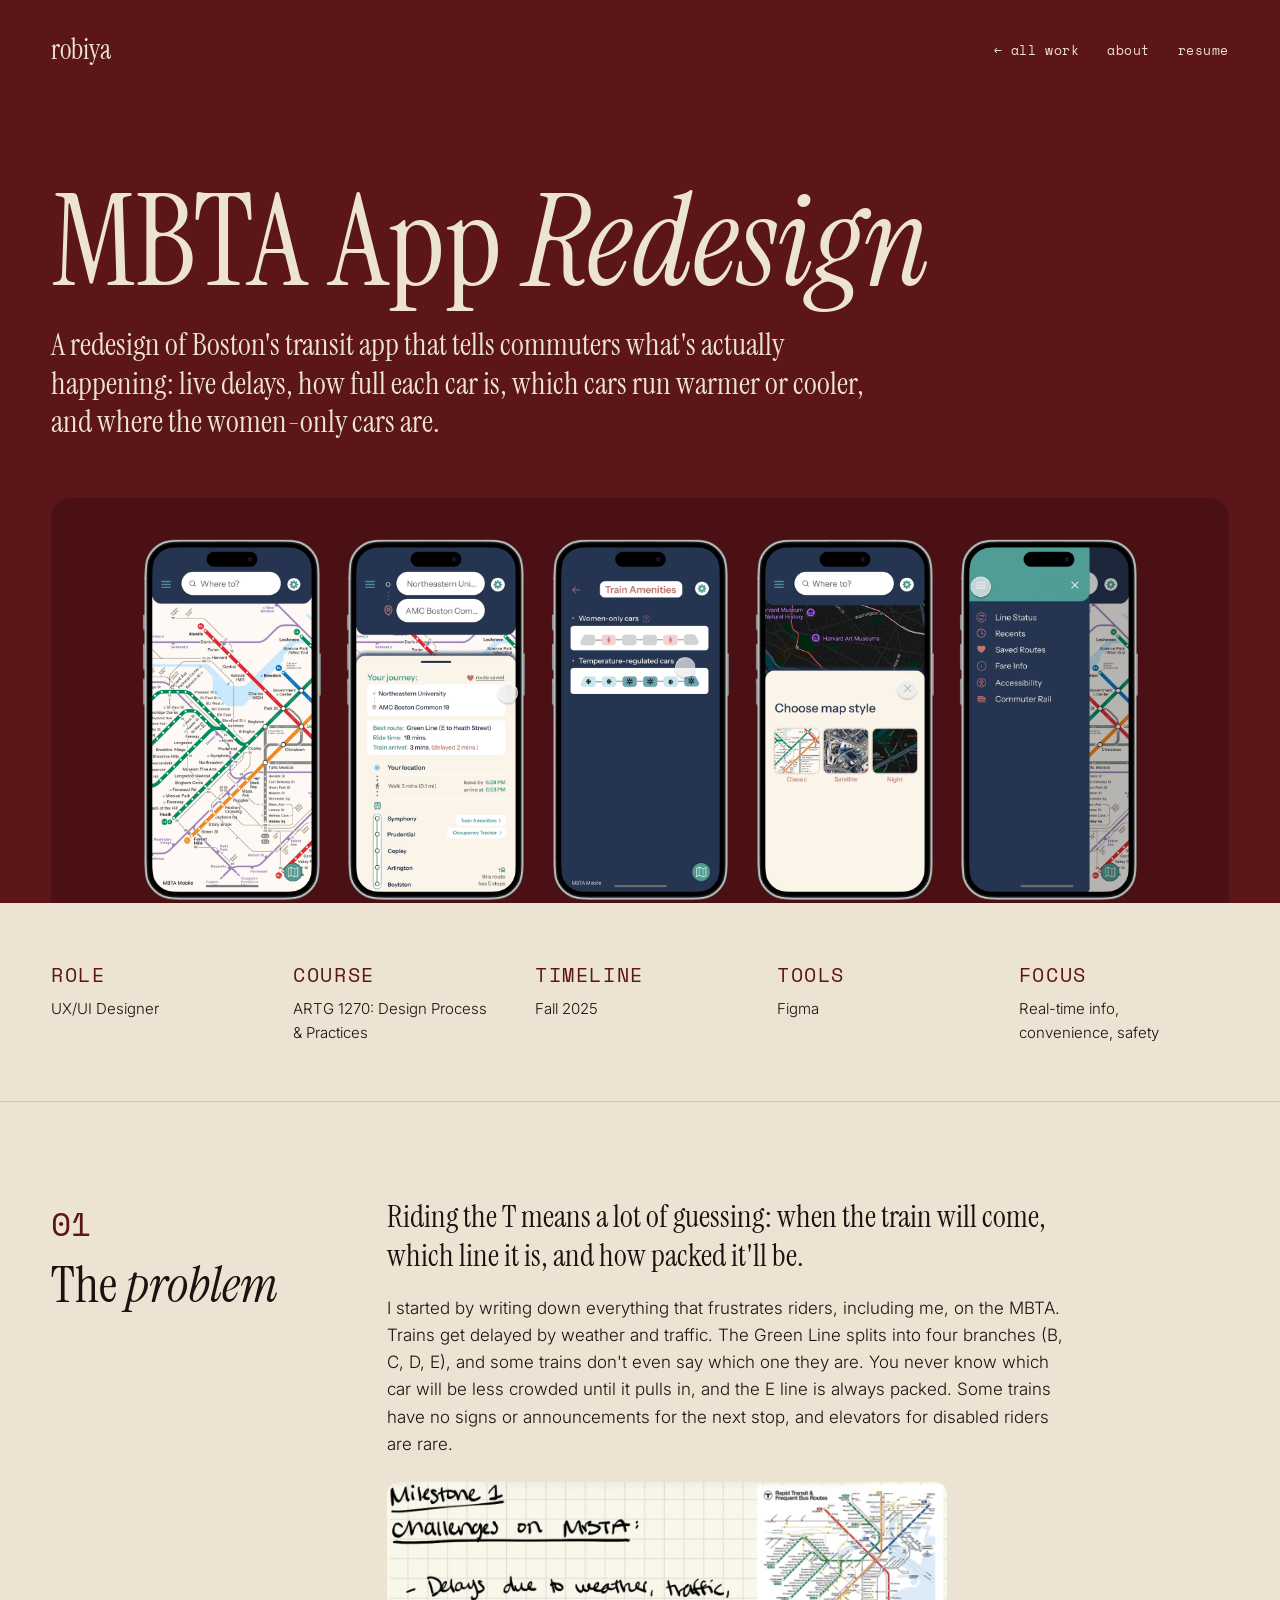
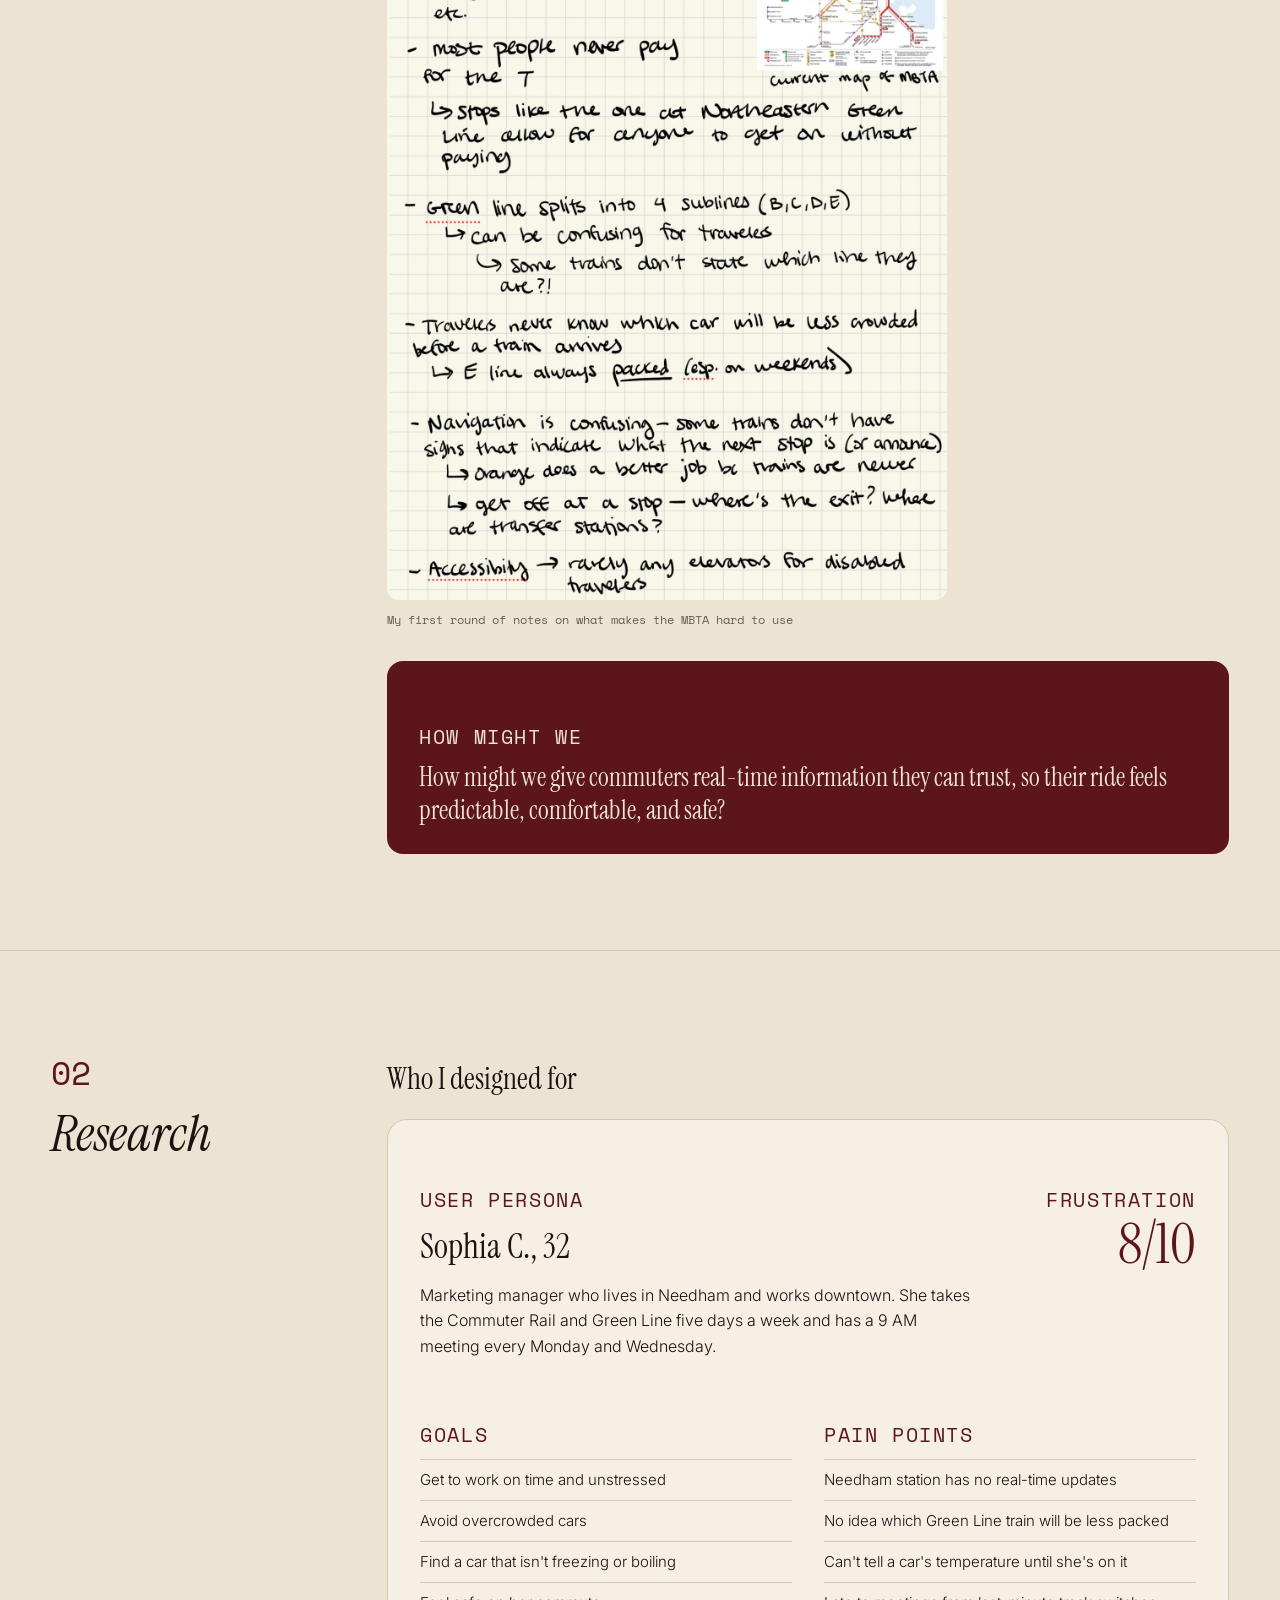
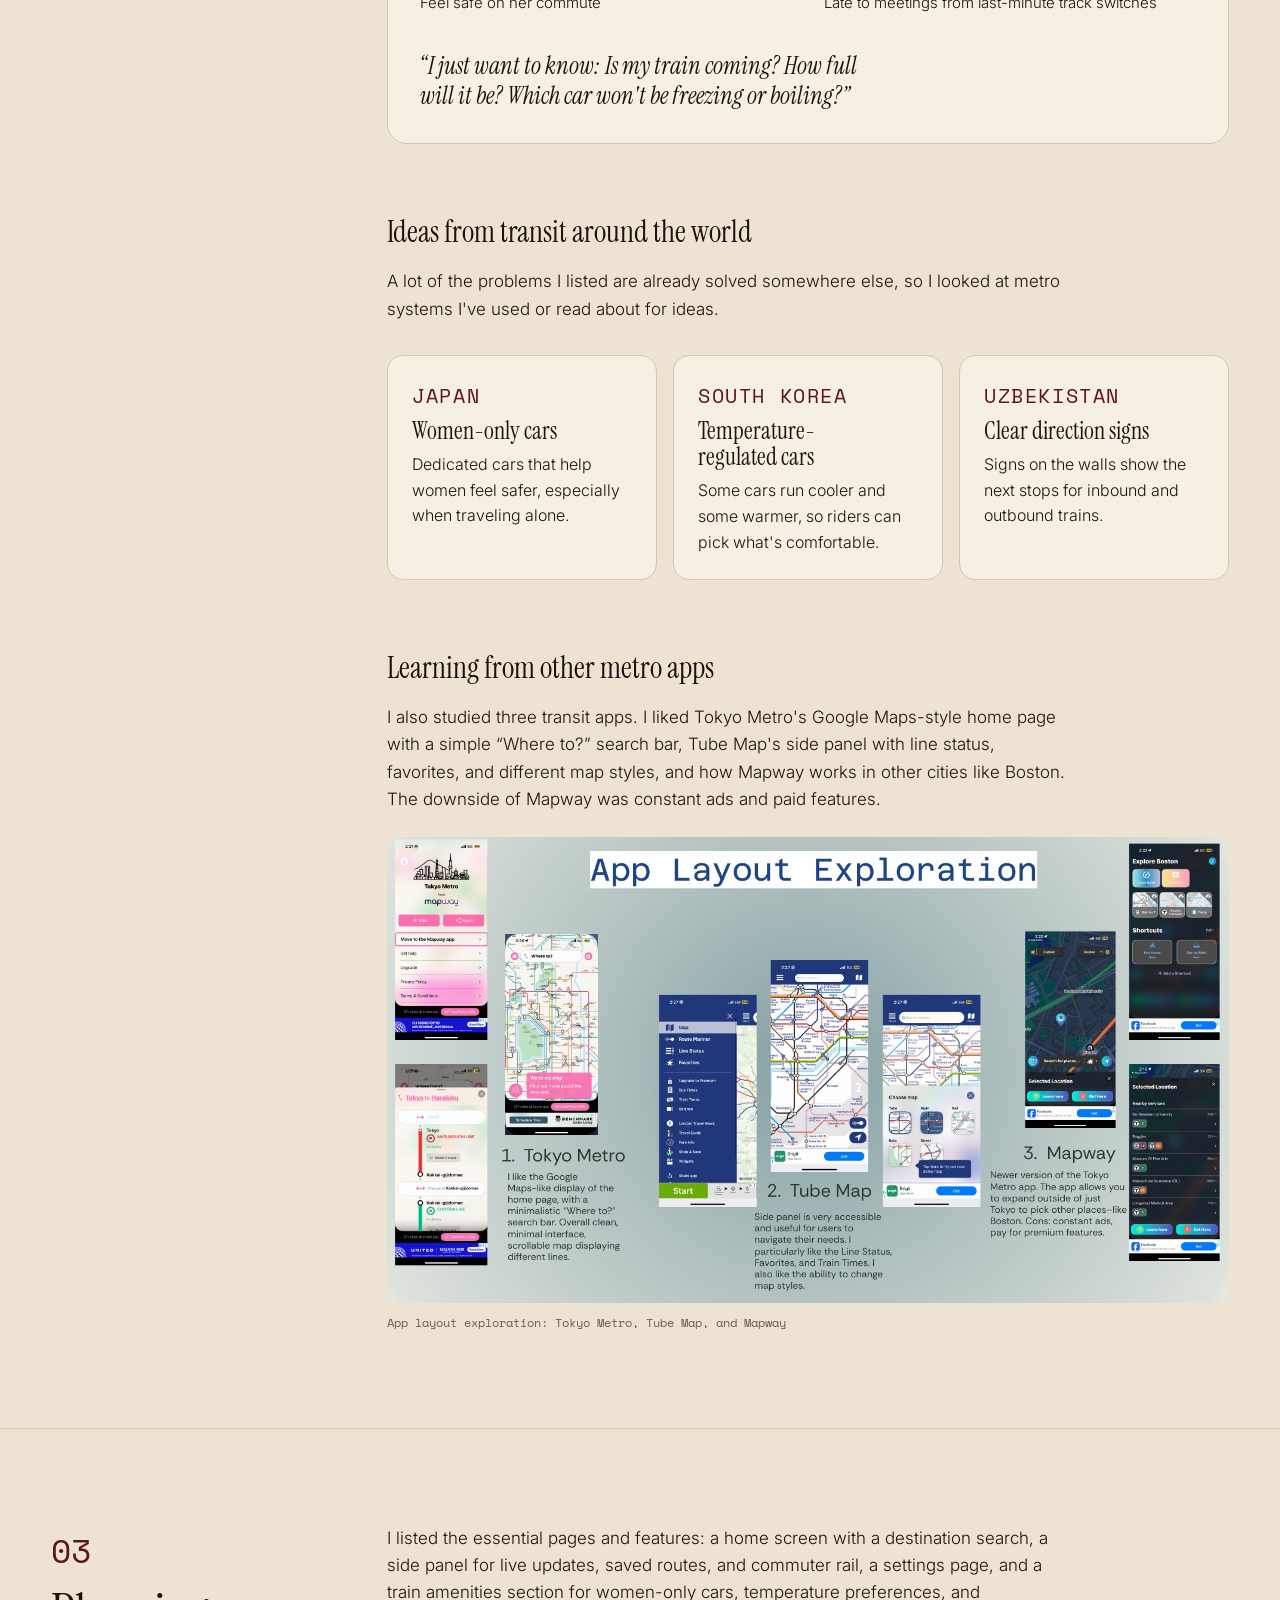
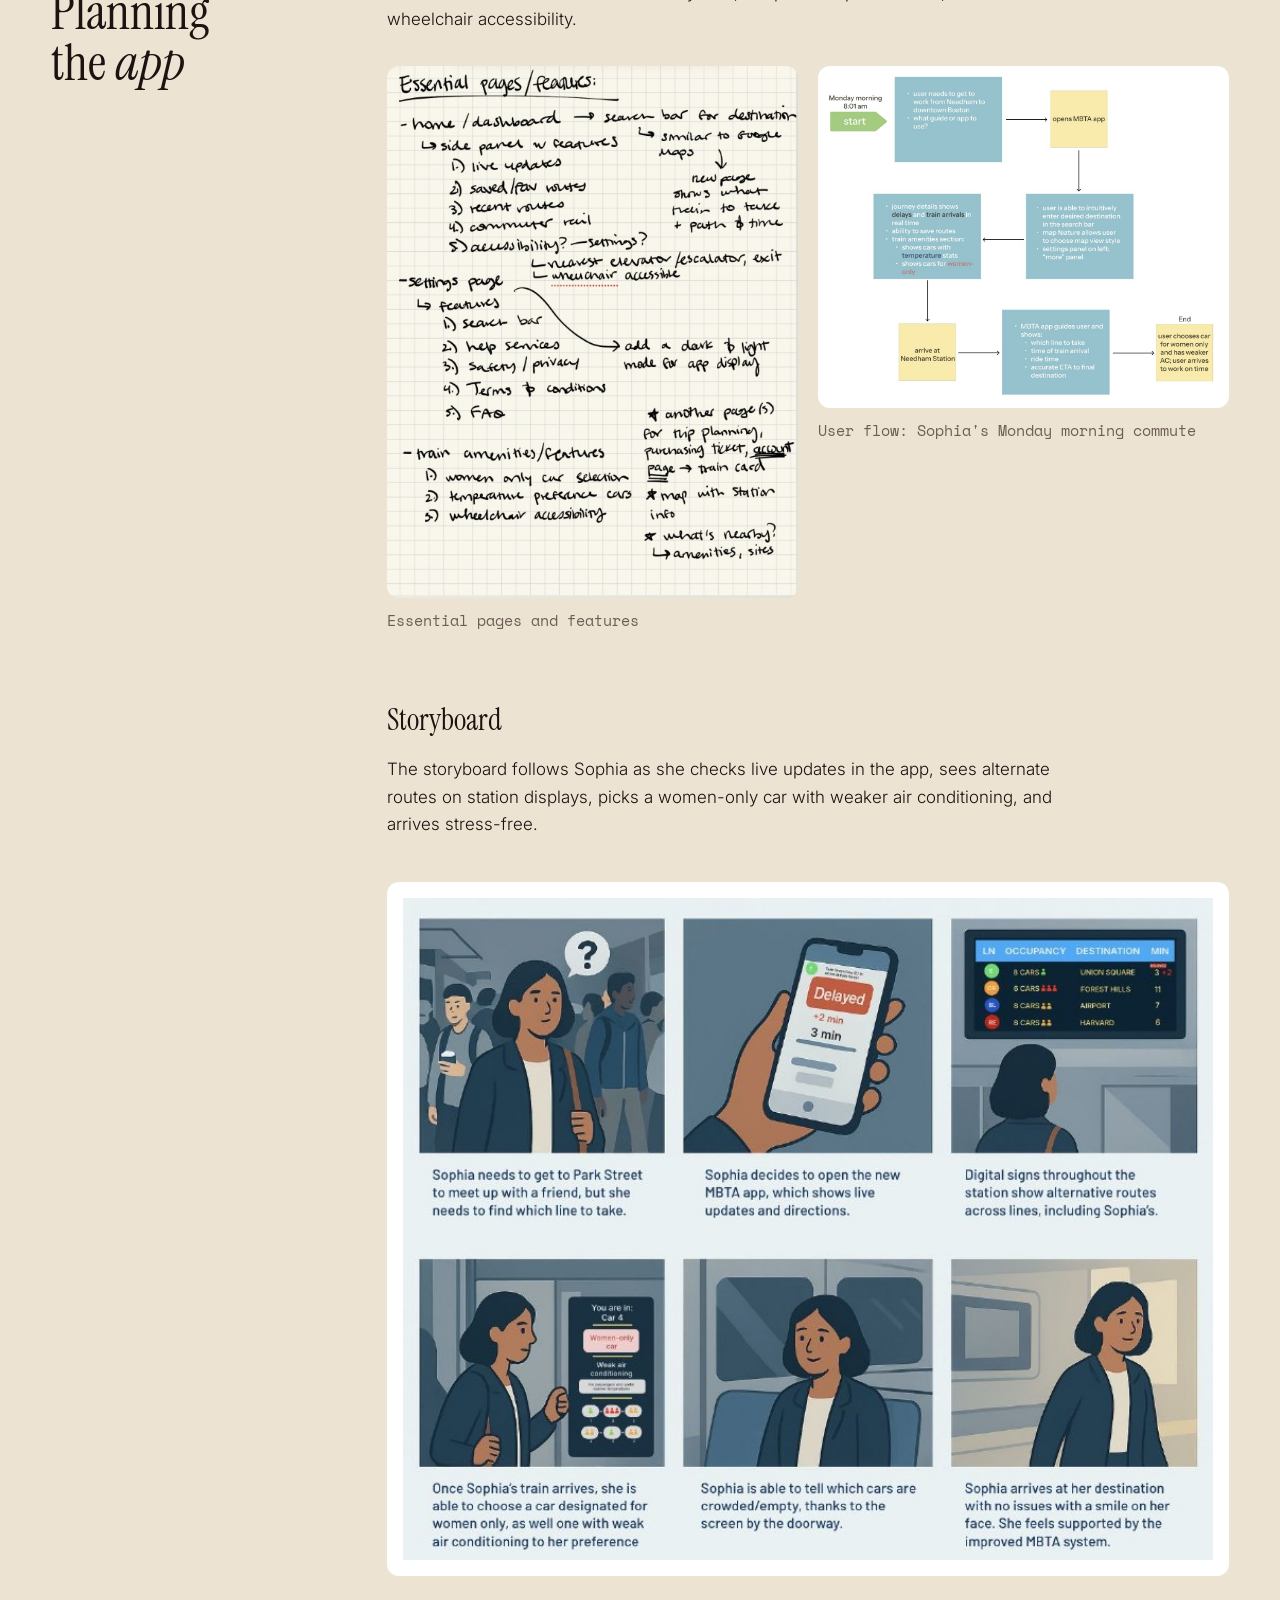
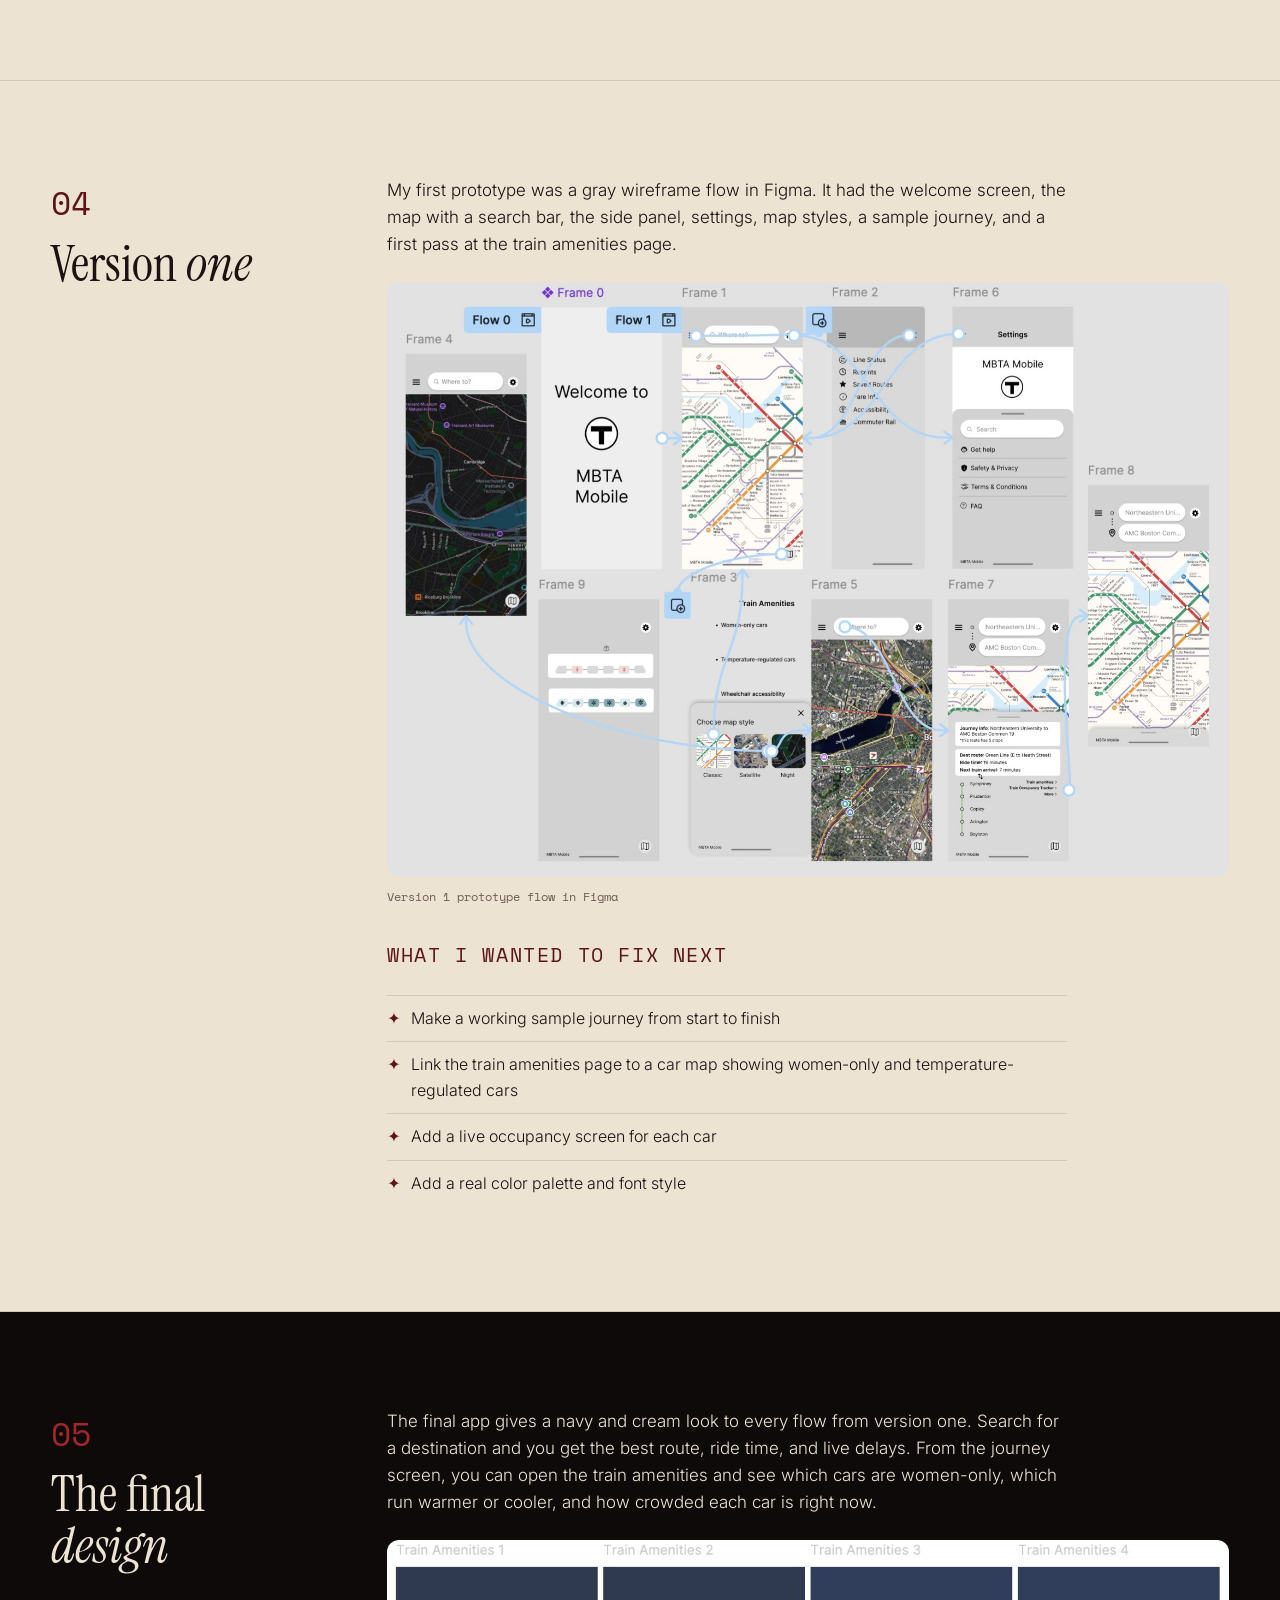
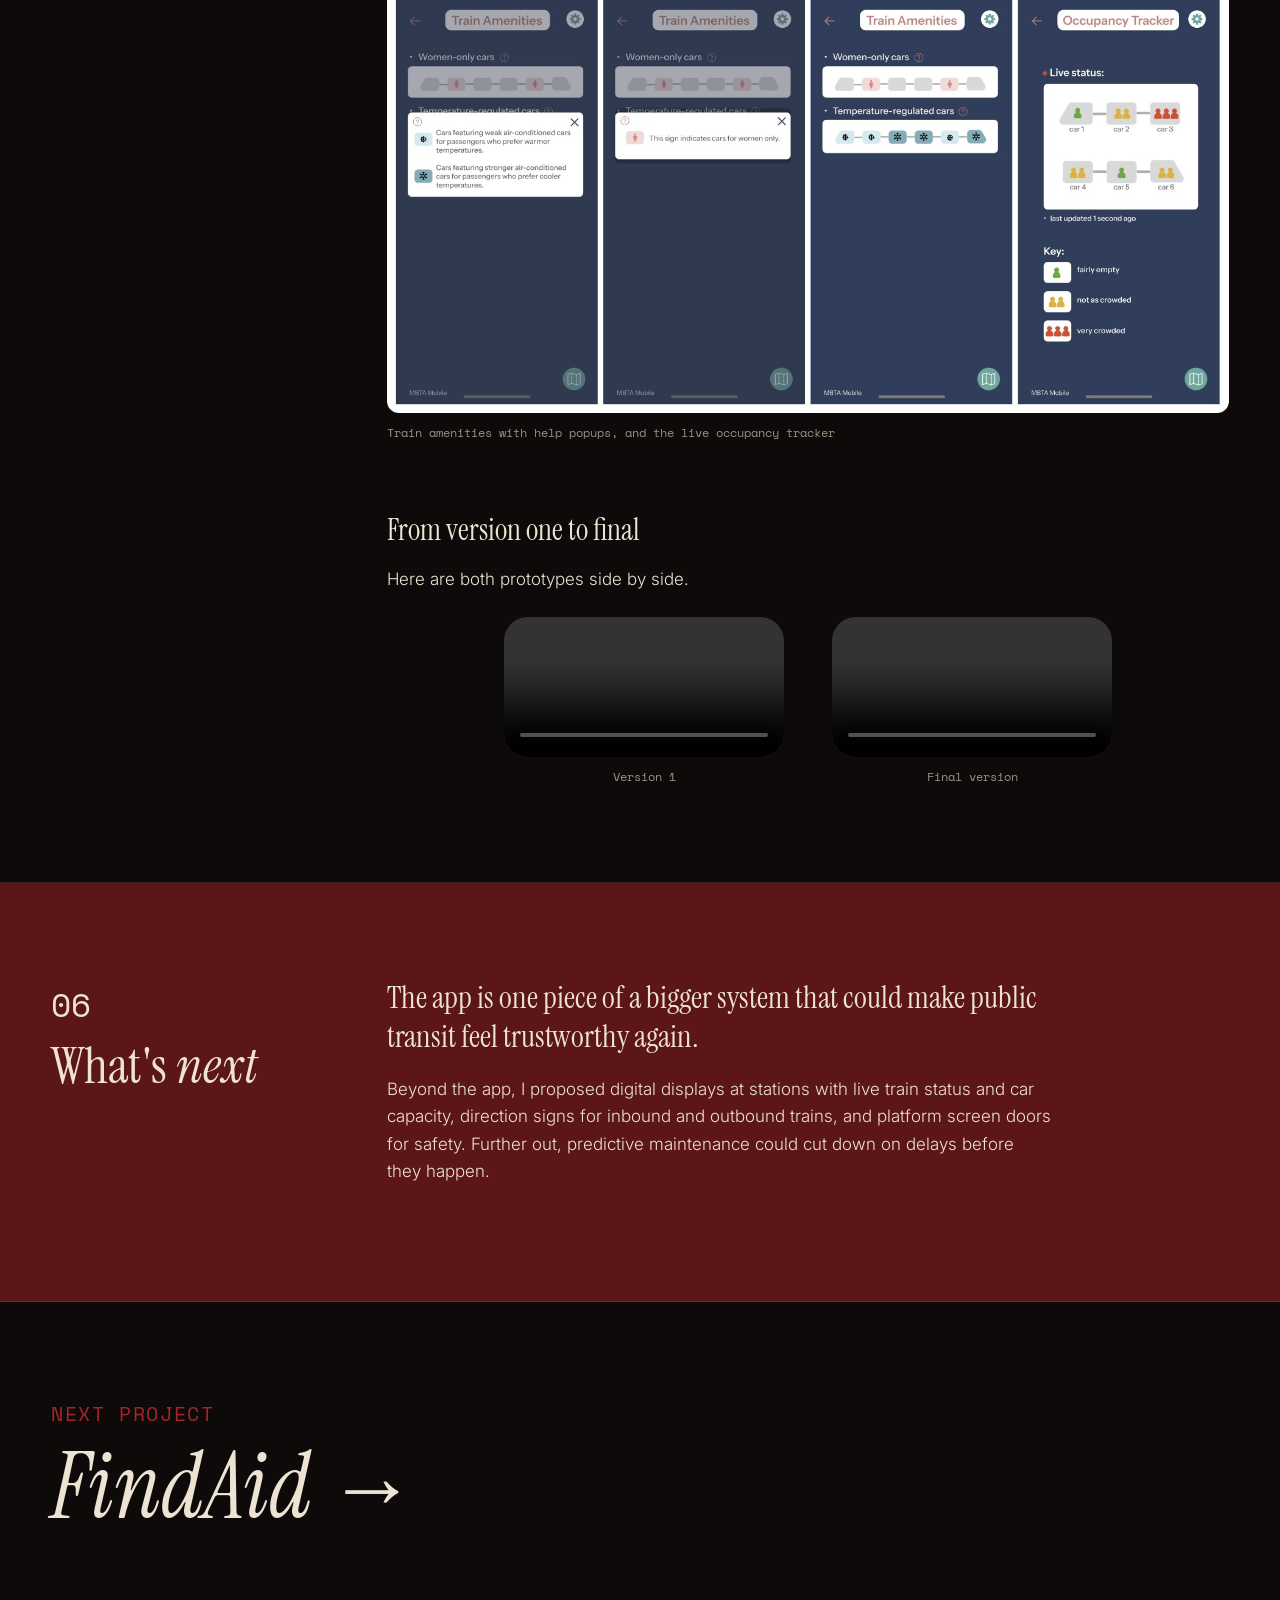
==== projects/mbta-redesign.html @ 9ec7c684 "project detail updates!" ====
<!DOCTYPE html>
<html lang="en">
<head>
  <meta charset="UTF-8" />
  <meta name="viewport" content="width=device-width, initial-scale=1.0" />
  <title>MBTA App Redesign · Robiya Sahibnazarova</title>
  <meta name="description" content="A redesign of Boston's MBTA app with live journey info, car occupancy, temperature-regulated cars, and women-only car options." />

  <link rel="preconnect" href="https://fonts.googleapis.com" />
  <link rel="preconnect" href="https://fonts.gstatic.com" crossorigin />
  <link href="https://fonts.googleapis.com/css2?family=Instrument+Serif:ital@0;1&family=Inter:wght@300;400;500&family=Space+Mono&display=swap" rel="stylesheet" />

  <link rel="stylesheet" href="../style.css" />
  <link rel="stylesheet" href="../case-study.css" />
</head>
<body>

  <!-- ============ TOP ============ -->
  <header class="cs-hero theme-wine">
    <nav class="nav">
      <a href="../index.html" class="logo">robiya</a>
      <ul class="nav-links">
        <li><a href="../index.html#work">← all work</a></li>
        <li><a href="../index.html#about">about</a></li>
        <li><a href="../assets/resume.pdf" target="_blank">resume</a></li>
      </ul>
    </nav>

    <div class="cs-hero-content">
      <h1 class="cs-title">MBTA App <em>Redesign</em></h1>
      <p class="cs-subtitle">
        A redesign of Boston's transit app that tells commuters what's actually happening:
        live delays, how full each car is, which cars run warmer or cooler, and where the women-only cars are.
      </p>
    </div>

    <div class="cs-cover cs-cover-phones">
      <img src="../assets/mbta/screen-home.png" alt="Home screen with a Where to? search bar over the MBTA map" />
      <img src="../assets/mbta/screen-journey.png" alt="Journey screen with best route, ride time, and live delay" />
      <img src="../assets/mbta/screen-amenities.png" alt="Train amenities screen showing women-only and temperature-regulated cars" />
      <img src="../assets/mbta/screen-mapstyle.png" alt="Choose map style panel with classic, satellite, and night options" />
      <img src="../assets/mbta/screen-menu.png" alt="Side menu with line status, recents, saved routes, fare info, accessibility, and commuter rail" />
    </div>
  </header>

  <main class="theme-cream">

    <!-- ============ QUICK FACTS ============ -->
    <section class="cs-facts">
      <div><span class="cs-label">Role</span><p>UX/UI Designer</p></div>
      <div><span class="cs-label">Course</span><p>ARTG 1270: Design Process & Practices</p></div>
      <div><span class="cs-label">Timeline</span><p>Fall 2025</p></div>
      <div><span class="cs-label">Tools</span><p>Figma</p></div>
      <div><span class="cs-label">Focus</span><p>Real-time info, convenience, safety</p></div>
    </section>

    <!-- ============ 01 PROBLEM ============ -->
    <section class="cs-section">
      <div class="cs-side">
        <span class="cs-num">01</span>
        <h2>The <em>problem</em></h2>
      </div>
      <div class="cs-body">
        <p class="cs-lead">
          Riding the T means a lot of guessing: when the train will come, which line it is, and how packed it'll be.
        </p>
        <p>
          I started by writing down everything that frustrates riders, including me, on the MBTA.
          Trains get delayed by weather and traffic. The Green Line splits into four branches (B, C, D, E),
          and some trains don't even say which one they are. You never know which car will be less crowded
          until it pulls in, and the E line is always packed. Some trains have no signs or announcements for
          the next stop, and elevators for disabled riders are rare.
        </p>
        <figure class="cs-figure-wide cs-notes">
          <img src="../assets/mbta/observation-notes.jpg" alt="Handwritten notes listing challenges on the MBTA, next to the current MBTA map" />
          <figcaption>My first round of notes on what makes the MBTA hard to use</figcaption>
        </figure>
        <div class="cs-callout">
          <span class="cs-label">How might we</span>
          <p>How might we give commuters real-time information they can trust, so their ride feels predictable, comfortable, and safe?</p>
        </div>
      </div>
    </section>

    <!-- ============ 02 RESEARCH ============ -->
    <section class="cs-section">
      <div class="cs-side">
        <span class="cs-num">02</span>
        <h2><em>Research</em></h2>
      </div>
      <div class="cs-body">

        <h3 class="cs-h3">Who I designed for</h3>
        <div class="cs-persona">
          <div class="cs-persona-top">
            <div>
              <span class="cs-label">User persona</span>
              <h4>Sophia C., 32</h4>
              <p>Marketing manager who lives in Needham and works downtown. She takes the Commuter Rail and Green Line five days a week and has a 9 AM meeting every Monday and Wednesday.</p>
            </div>
            <div class="cs-persona-meter">
              <span class="cs-label">Frustration</span>
              <span class="cs-persona-score">8/10</span>
            </div>
          </div>
          <div class="cs-persona-cols">
            <div>
              <span class="cs-label">Goals</span>
              <ul>
                <li>Get to work on time and unstressed</li>
                <li>Avoid overcrowded cars</li>
                <li>Find a car that isn't freezing or boiling</li>
                <li>Feel safe on her commute</li>
              </ul>
            </div>
            <div>
              <span class="cs-label">Pain points</span>
              <ul>
                <li>Needham station has no real-time updates</li>
                <li>No idea which Green Line train will be less packed</li>
                <li>Can't tell a car's temperature until she's on it</li>
                <li>Late to meetings from last-minute track switches</li>
              </ul>
            </div>
          </div>
          <blockquote class="cs-persona-quote">“I just want to know: Is my train coming? How full will it be? Which car won't be freezing or boiling?”</blockquote>
        </div>

        <h3 class="cs-h3">Ideas from transit around the world</h3>
        <p>
          A lot of the problems I listed are already solved somewhere else, so I looked at metro systems
          I've used or read about for ideas.
        </p>
        <div class="cs-cards">
          <div class="cs-card">
            <span class="cs-label">Japan</span>
            <h4>Women-only cars</h4>
            <p>Dedicated cars that help women feel safer, especially when traveling alone.</p>
          </div>
          <div class="cs-card">
            <span class="cs-label">South Korea</span>
            <h4>Temperature-regulated cars</h4>
            <p>Some cars run cooler and some warmer, so riders can pick what's comfortable.</p>
          </div>
          <div class="cs-card">
            <span class="cs-label">Uzbekistan</span>
            <h4>Clear direction signs</h4>
            <p>Signs on the walls show the next stops for inbound and outbound trains.</p>
          </div>
        </div>

        <h3 class="cs-h3">Learning from other metro apps</h3>
        <p>
          I also studied three transit apps. I liked Tokyo Metro's Google Maps-style home page with a simple
          “Where to?” search bar, Tube Map's side panel with line status, favorites, and different map styles,
          and how Mapway works in other cities like Boston. The downside of Mapway was constant ads and paid features.
        </p>
        <figure class="cs-figure-wide">
          <img src="../assets/mbta/app-research.jpg" alt="Screenshots of the Tokyo Metro, Tube Map, and Mapway apps with notes" />
          <figcaption>App layout exploration: Tokyo Metro, Tube Map, and Mapway</figcaption>
        </figure>
      </div>
    </section>

    <!-- ============ 03 IDEATION ============ -->
    <section class="cs-section">
      <div class="cs-side">
        <span class="cs-num">03</span>
        <h2>Planning the <em>app</em></h2>
      </div>
      <div class="cs-body">
        <p>
          I listed the essential pages and features: a home screen with a destination search, a side panel
          for live updates, saved routes, and commuter rail, a settings page, and a train amenities section
          for women-only cars, temperature preferences, and wheelchair accessibility.
        </p>
        <div class="cs-grid cs-grid-2 cs-auto">
          <figure><div class="cs-img"><img src="../assets/mbta/app-notes.jpg" alt="Handwritten list of essential pages and features" /></div><figcaption>Essential pages and features</figcaption></figure>
          <figure><div class="cs-img"><img src="../assets/mbta/user-flow.jpg" alt="User flow from opening the app to choosing a train car" /></div><figcaption>User flow: Sophia's Monday morning commute</figcaption></figure>
        </div>

        <h3 class="cs-h3">Storyboard</h3>
        <p>
          The storyboard follows Sophia as she checks live updates in the app, sees alternate routes on
          station displays, picks a women-only car with weaker air conditioning, and arrives stress-free.
        </p>
        <img class="cs-storyboard" src="../assets/mbta/storyboard.jpg" alt="Six-panel storyboard of Sophia using the redesigned MBTA app and station displays" />
      </div>
    </section>

    <!-- ============ 04 VERSION 1 ============ -->
    <section class="cs-section">
      <div class="cs-side">
        <span class="cs-num">04</span>
        <h2>Version <em>one</em></h2>
      </div>
      <div class="cs-body">
        <p>
          My first prototype was a gray wireframe flow in Figma. It had the welcome screen, the map with a
          search bar, the side panel, settings, map styles, a sample journey, and a first pass at the
          train amenities page.
        </p>
        <figure class="cs-figure-wide">
          <img src="../assets/mbta/v1-prototype.jpg" alt="Version 1 Figma prototype frames connected by flows" />
          <figcaption>Version 1 prototype flow in Figma</figcaption>
        </figure>
        <span class="cs-label">What I wanted to fix next</span>
        <ul class="cs-list">
          <li>Make a working sample journey from start to finish</li>
          <li>Link the train amenities page to a car map showing women-only and temperature-regulated cars</li>
          <li>Add a live occupancy screen for each car</li>
          <li>Add a real color palette and font style</li>
        </ul>
      </div>
    </section>
  </main>

  <!-- ============ 05 FINAL DESIGN ============ -->
  <section class="cs-section cs-final theme-black">
    <div class="cs-side">
      <span class="cs-num">05</span>
      <h2>The final <em>design</em></h2>
    </div>
    <div class="cs-body">
      <p>
        The final app gives a navy and cream look to every flow from version one. Search for a destination
        and you get the best route, ride time, and live delays. From the journey screen, you can open the
        train amenities and see which cars are women-only, which run warmer or cooler, and how crowded each
        car is right now.
      </p>
      <figure class="cs-figure-wide">
        <img src="../assets/mbta/train-amenities.jpg" alt="Four screens: train amenity help popups, the amenities car map, and the live occupancy tracker" />
        <figcaption>Train amenities with help popups, and the live occupancy tracker</figcaption>
      </figure>

      <h3 class="cs-h3">From version one to final</h3>
      <p>Here are both prototypes side by side.</p>
      <div class="cs-video-pair">
        <figure>
          <video src="../assets/mbta/v1-demo.mp4" autoplay muted loop playsinline controls></video>
          <figcaption>Version 1</figcaption>
        </figure>
        <figure>
          <video src="../assets/mbta/final-demo.mp4" autoplay muted loop playsinline controls></video>
          <figcaption>Final version</figcaption>
        </figure>
      </div>
    </div>
  </section>

  <!-- ============ 06 REFLECTION ============ -->
  <section class="cs-section theme-wine">
    <div class="cs-side">
      <span class="cs-num">06</span>
      <h2>What's <em>next</em></h2>
    </div>
    <div class="cs-body">
      <p class="cs-lead">
        The app is one piece of a bigger system that could make public transit feel trustworthy again.
      </p>
      <p>
        Beyond the app, I proposed digital displays at stations with live train status and car capacity,
        direction signs for inbound and outbound trains, and platform screen doors for safety. Further out,
        predictive maintenance could cut down on delays before they happen.
      </p>
      <p></p>
    </div>
  </section>

  <!-- ============ NEXT PROJECT ============ -->
  <a class="cs-next theme-black" href="findaid.html">
    <span class="cs-label">Next project</span>
    <span class="cs-next-title"><em>FindAid</em> →</span>
  </a>

</body>
</html>
---- style.css ----
/* =========================================================
   COLORS & FONTS
   website color palette
   ========================================================= */
:root {
  --wine: #5c1518;        /* deep wine red */
  --red: #a3262a;         /* brighter red for small accents */
  --cream: #ece3d3;       /* warm cream */
  --black: #0e0a09;       /* warm black */

  --display: "Instrument Serif", Georgia, serif;   /* name + headings */
  --serif: "Instrument Serif", Georgia, serif;
  --sans: "Inter", system-ui, sans-serif;
  --mono: "Space Mono", ui-monospace, monospace;

  --pad: clamp(20px, 4vw, 56px);
}

/* =========================================================
   SECTION COLOR THEMES
   ========================================================= */
.theme-wine {
  --bg: var(--wine);
  --bg-raised: #4a1013;
  --text: var(--cream);
  --muted: #d6b9ad;
  --line: #7a2a2d;
  --accent: var(--cream);
}
.theme-cream {
  --bg: var(--cream);
  --bg-raised: #f5efe4;
  --text: #1c1210;
  --muted: #6e5d55;
  --line: #d4c7b3;
  --accent: var(--wine);
}
.theme-black {
  --bg: var(--black);
  --bg-raised: #1a1312;
  --text: var(--cream);
  --muted: #9c8e85;
  --line: #2e2321;
  --accent: var(--red);
}

* { box-sizing: border-box; margin: 0; padding: 0; }
html { scroll-behavior: smooth; }

body {
  background: var(--black);
  font-family: var(--sans);
  font-weight: 300;
  line-height: 1.6;
  -webkit-font-smoothing: antialiased;
}

/* every themed block paints its own solid background */
.theme-wine, .theme-cream, .theme-black {
  background: var(--bg);
  color: var(--text);
}

a { color: inherit; text-decoration: none; }
ul { list-style: none; }

/* =========================================================
   HERO
   ========================================================= */
.hero {
  position: relative;
  min-height: 100vh;
  display: flex;
  flex-direction: column;
  overflow: hidden;
}

/* pahtagul pattern */
.hero-pattern {
  position: absolute;
  inset: 0;
  background: url("assets/pattern.jpg") center / cover no-repeat;
  mix-blend-mode: multiply;
  opacity: 0.4;
}

.nav {
  position: relative;
  z-index: 2;
  display: flex;
  justify-content: space-between;
  align-items: center;
  padding: 28px var(--pad);
  font-family: var(--mono);
  font-size: 13px;
  letter-spacing: 0.04em;
}

.logo {
  font-family: var(--serif);
  font-size: 28px;
  letter-spacing: 0;
}

.clocks { display: flex; gap: 14px; color: var(--muted); }
.clock-dot { color: var(--accent); }

.nav-links { display: flex; gap: 28px; }
.nav-links a { transition: opacity 0.2s; }
.nav-links a:hover { opacity: 0.6; }

.hero-content {
  position: relative;
  z-index: 2;
  margin-top: auto;
  padding: 0 var(--pad) 12vh;
}

.hero-kicker {
  font-family: var(--mono);
  font-size: 13px;
  color: var(--muted);
  letter-spacing: 0.2em;
  margin-bottom: 20px;
}

.hero-name {
  font-family: var(--serif);
  font-weight: 400;
  font-size: clamp(64px, 12vw, 190px);
  line-height: 0.88;
  letter-spacing: -0.02em;
  color: var(--cream);
}

.hero-tagline {
  font-family: var(--serif);
  font-size: clamp(22px, 2.6vw, 34px);
  margin-top: 28px;
  max-width: 720px;
}

.hero-roles {
  margin-top: 16px;
  color: var(--muted);
  font-size: 15px;
}
.hero-roles a { color: var(--text); border-bottom: 1px solid var(--muted); }
.hero-roles span { margin: 0 10px; }

.scroll-cue {
  position: absolute;
  z-index: 2;
  right: var(--pad);
  bottom: 32px;
  font-family: var(--serif);
  font-style: italic;
  font-size: 18px;
  color: var(--muted);
}

/* =========================================================
   SECTIONS (shared)
   ========================================================= */
.section { padding: 120px var(--pad); }

.section-head {
  display: flex;
  justify-content: space-between;
  align-items: baseline;
  gap: 24px;
  margin-bottom: 56px;
  padding-bottom: 20px;
  border-bottom: 1px solid var(--text);
}
.section-head h2 {
  font-family: var(--serif);
  font-weight: 400;
  font-size: clamp(36px, 5vw, 64px);
}
.section-head p { color: var(--muted); }
.hint { font-family: var(--mono); font-size: 12px; color: var(--accent); margin-left: 12px; }

/* =========================================================
   PROJECTS
   ========================================================= */
.project-list { display: flex; flex-direction: column; gap: 32px; }

.project {
  display: grid;
  grid-template-columns: 1.3fr 1fr;
  gap: 40px;
  padding: 24px;
  background: var(--bg-raised);
  border: 1px solid var(--line);
  border-radius: 20px;
  transition: border-color 0.3s, transform 0.3s;
}
.project:hover { border-color: var(--accent); transform: translateY(-4px); }

.project-thumb {
  aspect-ratio: 16 / 10;
  border-radius: 12px;
  background: var(--line);
  display: grid;
  place-items: center;
  color: var(--muted);
  font-family: var(--mono);
  font-size: 12px;
  overflow: hidden;
}
.project-thumb img { width: 100%; height: 100%; object-fit: cover; }

.project-info { display: flex; flex-direction: column; justify-content: center; }
.project-num { font-family: var(--mono); font-size: 12px; color: var(--accent); }

/* featured project is highlighted with wine red bg */
.project.featured {
  --bg-raised: var(--wine);
  --text: var(--cream);
  --muted: #d6b9ad;
  --line: #7a2a2d;
  --accent: var(--cream);
  color: var(--text);
  border-color: var(--wine);
}
.badge {
  align-self: flex-start;
  margin-top: 10px;
  font-family: var(--mono);
  font-size: 11px;
  padding: 5px 12px;
  border-radius: 999px;
  color: var(--wine);
  background: var(--cream);
}
.project-info h3 {
  font-family: var(--serif);
  font-weight: 400;
  font-size: clamp(32px, 3.5vw, 48px);
  line-height: 1.1;
  margin: 6px 0 4px;
}
.project-meta { color: var(--muted); font-size: 14px; }
.project-desc { margin: 16px 0; }

.tags { display: flex; flex-wrap: wrap; gap: 8px; margin-bottom: 20px; }
.tags li {
  font-family: var(--mono);
  font-size: 11px;
  padding: 4px 12px;
  border: 1px solid var(--muted);
  border-radius: 999px;
  color: var(--muted);
}

.view-more { font-family: var(--mono); font-size: 13px; color: var(--accent); }

/* =========================================================
   DRS PAPER (clickable paper cover)
   ========================================================= */
.publication {
  display: grid;
  grid-template-columns: 220px 1fr;
  gap: 40px;
  align-items: center;
  margin: -8px 0 8px;
  padding: 24px 24px 24px 48px;
  border-left: 2px solid var(--wine);
}

.paper-cover {
  position: relative;
  display: block;
  aspect-ratio: 210 / 297;          /* makes A4 page shape */
  border-radius: 6px;
  overflow: hidden;
  background: #fff;
  box-shadow: 0 10px 30px rgba(28, 18, 16, 0.25);
  transform: rotate(-2deg);
  transition: transform 0.3s, box-shadow 0.3s;
}
.paper-cover:hover {
  transform: rotate(0deg) translateY(-6px);
  box-shadow: 0 16px 40px rgba(92, 21, 24, 0.35);
}
.paper-cover img { width: 100%; height: 100%; object-fit: cover; object-position: top; }

.paper-hover {
  position: absolute;
  inset: auto 0 0 0;
  padding: 10px;
  text-align: center;
  font-family: var(--mono);
  font-size: 12px;
  color: var(--cream);
  background: var(--wine);
  transform: translateY(100%);
  transition: transform 0.3s;
}
.paper-cover:hover .paper-hover { transform: translateY(0); }

.publication-info h3 {
  font-family: var(--serif);
  font-weight: 400;
  font-size: clamp(28px, 3vw, 40px);
  line-height: 1.1;
  margin: 6px 0 4px;
}

/* =========================================================
   PLAY STRIP (horizontal scroll)
   ========================================================= */
.play-strip {
  display: flex;
  gap: 24px;
  overflow-x: auto;
  padding-bottom: 16px;
  cursor: grab;
  scrollbar-width: thin;
  scrollbar-color: var(--line) transparent;
}
.play-strip.dragging { cursor: grabbing; }

.play-item { flex: 0 0 auto; width: 280px; }
.play-img,
.play-item img {
  width: 100%;
  aspect-ratio: 4 / 5;
  object-fit: cover;
  border-radius: 12px;
  background: var(--bg-raised);
  pointer-events: none;
}
.play-item figcaption {
  font-family: var(--mono);
  font-size: 12px;
  color: var(--muted);
  margin-top: 10px;
}

/* =========================================================
   ABOUT
   ========================================================= */
.about {
  display: grid;
  grid-template-columns: 320px 1fr;
  gap: 64px;
  align-items: center;
}
.about-photo {
  aspect-ratio: 4 / 5;
  border-radius: 160px 160px 16px 16px;   /* arch shape */
  background: var(--bg-raised);
  display: grid;
  place-items: center;
  color: var(--muted);
  font-family: var(--mono);
  font-size: 12px;
  overflow: hidden;
}
.about-photo img { width: 100%; height: 100%; object-fit: cover; object-position: center 25%; }

.about-text h2 {
  font-family: var(--serif);
  font-weight: 400;
  font-size: clamp(40px, 5vw, 64px);
  margin-bottom: 20px;
}
.about-text p { max-width: 620px; margin-bottom: 16px; font-size: 17px; }
.looking { font-family: var(--mono); font-size: 14px; color: var(--cream); }

/* =========================================================
   FOOTER
   ========================================================= */
.footer { padding: 120px var(--pad) 40px; }

.footer-big {
  font-family: var(--serif);
  font-weight: 400;
  font-size: clamp(56px, 10vw, 150px);
  line-height: 1;
  color: var(--cream);
}

.footer-links { display: flex; flex-wrap: wrap; gap: 32px; margin: 40px 0 100px; font-size: 18px; }
.footer-links a { border-bottom: 1px solid var(--line); transition: border-color 0.2s, color 0.2s; }
.footer-links a:hover { color: var(--accent); border-color: var(--accent); }

.footer-bottom {
  display: flex;
  justify-content: space-between;
  gap: 16px;
  flex-wrap: wrap;
  font-family: var(--mono);
  font-size: 12px;
  color: var(--muted);
  padding-top: 20px;
  border-top: 1px solid var(--line);
}

/* =========================================================
   PHONE LAYOUT
   ========================================================= */
@media (max-width: 760px) {
  .clocks { display: none; }
  .nav-links { gap: 16px; }
  .project { grid-template-columns: 1fr; gap: 20px; }
  .publication { grid-template-columns: 1fr; padding-left: 24px; }
  .paper-cover { max-width: 200px; }
  .about { grid-template-columns: 1fr; gap: 32px; }
  .about-photo { max-width: 260px; }
  .section { padding: 80px var(--pad); }
  .section-head { flex-direction: column; gap: 8px; }
  .scroll-cue { display: none; }
}

/* =========================================================
   TYPE: big serif headings + italic accents
   wrapping with <em> inside these headings makes it italic serif.
   ========================================================= */
.hero-name,
.hero-tagline,
.section-head h2,
.project-info h3,
.publication-info h3,
.about-text h2,
.footer-big {
  font-family: var(--display);
  font-weight: 400;
  letter-spacing: 0;
}

.hero-name { font-size: clamp(72px, 13.5vw, 210px); line-height: 0.95; letter-spacing: -0.01em; }
.hero-tagline { font-size: clamp(24px, 2.8vw, 38px); line-height: 1.15; max-width: 960px; }
.section-head h2 { font-size: clamp(44px, 6vw, 84px); line-height: 1; }
.project-info h3 { font-size: clamp(34px, 3.6vw, 52px); line-height: 1; }
.publication-info h3 { font-size: clamp(28px, 2.8vw, 40px); line-height: 1.05; }
.about-text h2 { font-size: clamp(48px, 6vw, 84px); line-height: 1; }
.footer-big { font-size: clamp(72px, 13vw, 200px); line-height: 0.9; }

/* italic accent words */
.hero-tagline em,
.section-head h2 em,
.about-text h2 em,
.footer-big em {
  font-family: var(--serif);
  font-style: italic;
  letter-spacing: 0;
}

/* avoid single words on the last line */
p, li, blockquote, figcaption { text-wrap: pretty; }
h1, h2, h3, h4 { text-wrap: balance; }
---- case-study.css ----
/* =========================================================
   CASE STUDY PAGES
   colors, fonts, and themes from style.css.
   ========================================================= */

/* ---------- top ---------- */
.cs-hero { padding-bottom: 0; }
.cs-hero .nav { padding-bottom: 0; }

.cs-hero-content {
  padding: 12vh var(--pad) 56px;
  max-width: 1100px;
}
.cs-hero .badge { margin: 0 0 24px; display: inline-block; }

.cs-title {
  font-family: var(--display);
  font-weight: 400;
  font-size: clamp(64px, 10vw, 160px);
  line-height: 0.95;
}
.cs-title em { font-family: var(--serif); font-style: italic; }

.cs-subtitle {
  font-family: var(--serif);
  font-size: clamp(22px, 2.4vw, 32px);
  line-height: 1.25;
  max-width: 820px;
  margin-top: 24px;
  color: var(--text);
}

.cs-cover {
  margin: 0 var(--pad);
  aspect-ratio: 16 / 8;
  border-radius: 20px 20px 0 0;
  background: var(--bg-raised);
  display: grid;
  place-items: center;
  color: var(--muted);
  font-family: var(--mono);
  font-size: 12px;
  overflow: hidden;
}
.cs-cover img { width: 100%; height: 100%; object-fit: cover; }

/* ---------- quick facts row ---------- */
.cs-facts {
  display: grid;
  grid-template-columns: repeat(5, 1fr);
  gap: 32px;
  padding: 56px var(--pad);
  border-bottom: 1px solid var(--line);
}
.cs-facts p { font-size: 15px; margin-top: 6px; }
.cs-facts a { border-bottom: 1px solid var(--accent); }

.cs-label {
  font-family: var(--mono);
  font-size: 20px;
  letter-spacing: 0.08em;
  text-transform: uppercase;
  color: var(--accent);
}

/* ---------- each numbered section ---------- */
.cs-section {
  display: grid;
  grid-template-columns: 280px 1fr;
  gap: 56px;
  padding: 96px var(--pad);
  border-bottom: 1px solid var(--line);
}
.cs-side { position: sticky; top: 32px; align-self: start; }
.cs-num { font-family: var(--mono); font-size: 33px; color: var(--accent); }
.cs-side h2 {
  font-family: var(--display);
  font-weight: 400;
  font-size: clamp(36px, 4vw, 56px);
  line-height: 1;
  margin-top: 8px;
}
.cs-side h2 em { font-family: var(--serif); font-style: italic; }

.cs-body { max-width: 860px; }
.cs-body > p { font-size: 17px; margin-bottom: 20px; max-width: 680px; }
.cs-lead {
  font-family: var(--serif);
  font-size: clamp(24px, 2.4vw, 32px) !important;
  line-height: 1.25;
}

.cs-h3 {
  font-family: var(--serif);
  font-weight: 400;
  font-size: 30px;
  margin: 8px 0 12px;
}
.cs-h3:not(:first-child) { margin-top: 64px; }

/* ---------- callouts, cards, quotes ---------- */
.cs-callout {
  margin-top: 32px;
  padding: 28px 32px;
  background: var(--wine);
  color: var(--cream);
  border-radius: 16px;
  --accent: var(--cream);
}
.cs-callout p { font-family: var(--serif); font-size: 26px; line-height: 1.25; margin-top: 8px; }

.cs-cards {
  display: grid;
  grid-template-columns: repeat(3, 1fr);
  gap: 16px;
  margin: 32px 0;
}
.cs-card {
  padding: 24px;
  background: var(--bg-raised);
  border: 1px solid var(--line);
  border-radius: 16px;
}
.cs-card p { margin-top: 8px; }

.cs-quote {
  font-family: var(--serif);
  font-style: italic;
  font-size: clamp(26px, 2.8vw, 36px);
  line-height: 1.2;
  padding-left: 24px;
  border-left: 2px solid var(--accent);
  margin-top: 40px;
}
.cs-quote cite {
  display: block;
  margin-top: 12px;
  font-family: var(--mono);
  font-style: normal;
  font-size: 12px;
  color: var(--muted);
}

/* ---------- image grids ---------- */
.cs-grid { display: grid; gap: 20px; margin-top: 32px; }
.cs-grid-2 { grid-template-columns: repeat(2, 1fr); }
.cs-grid-3 { grid-template-columns: repeat(3, 1fr); }
.cs-grid-4 { grid-template-columns: repeat(4, 1fr); }

.cs-img {
  aspect-ratio: 4 / 3;
  border-radius: 12px;
  background: var(--line);
  display: grid;
  place-items: center;
  color: var(--muted);
  font-family: var(--mono);
  font-size: 12px;
  overflow: hidden;
}
.cs-img img { width: 100%; height: 100%; object-fit: cover; }
.cs-phones .cs-img { aspect-ratio: 9 / 19; }   /* phone screen shape */
.cs-wide { aspect-ratio: 16 / 8; margin-top: 32px; }

.cs-grid figcaption {
  font-family: var(--mono);
  font-size: 15px;
  color: var(--muted);
  margin-top: 10px;
}

/* ---------- final design + outcome ---------- */
.cs-final .cs-img { background: var(--bg-raised); }

.cs-button {
  display: inline-block;
  margin-top: 12px;
  padding: 14px 28px;
  border-radius: 999px;
  background: var(--cream);
  color: var(--wine);
  font-family: var(--mono);
  font-size: 13px;
  transition: transform 0.2s;
}
.cs-button:hover { transform: translateY(-3px); }

/* ---------- next project link ---------- */
.cs-next {
  display: block;
  padding: 96px var(--pad);
  transition: background 0.3s;
}
.cs-next-title {
  display: block;
  margin-top: 12px;
  font-family: var(--display);
  font-size: clamp(48px, 7vw, 110px);
  line-height: 1;
}
.cs-next-title em { font-family: var(--serif); font-style: italic; }
.cs-next:hover { background: var(--wine); }

/* ---------- phones ---------- */
@media (max-width: 860px) {
  .cs-facts { grid-template-columns: repeat(2, 1fr); }
  .cs-section { grid-template-columns: 1fr; gap: 24px; padding: 72px var(--pad); }
  .cs-side { position: static; }
  .cs-cards, .cs-grid-3 { grid-template-columns: 1fr; }
  .cs-grid-4 { grid-template-columns: repeat(2, 1fr); }
}

/* ---------- stats row (big numbers) ---------- */
.cs-stats {
  display: grid;
  grid-template-columns: repeat(3, 1fr);
  gap: 32px;
  margin-bottom: 40px;
}
.cs-stat {
  display: block;
  font-family: var(--display);
  font-size: clamp(64px, 7vw, 112px);
  line-height: 0.95;
  color: var(--wine);
}
.cs-stats p { font-size: 16px; margin-top: 10px; max-width: 220px; }

/* ---------- extras ---------- */
.cs-body .cs-label { display: block; margin-top: 32px; }
.cs-tight { margin-top: 12px; margin-bottom: 8px; }
.cs-card h4 {
  font-family: var(--serif);
  font-weight: 400;
  font-size: 24px;
  line-height: 1.1;
  margin: 6px 0 8px;
}
.cs-note { font-family: var(--serif); font-style: italic; font-size: 22px !important; line-height: 1.3; text-wrap: balance; max-width: none !important; }

.cs-list { list-style: none; margin: 24px 0 8px; max-width: 680px; }
.cs-list li { padding: 10px 0 10px 24px; border-top: 1px solid var(--line); position: relative; }
.cs-list li::before { content: "✦"; position: absolute; left: 0; color: var(--accent); }

.cs-photos {
  display: grid;
  grid-template-columns: repeat(3, 1fr);
  gap: 12px;
  margin: 24px 0;
}
.cs-photos img { width: 100%; aspect-ratio: 1; object-fit: cover; border-radius: 12px; display: block; }
.cs-photos .cs-photo-wide { grid-column: 1 / -1; aspect-ratio: 16 / 6; }

.cs-contain img { object-fit: contain; }
.cs-white { background: #f6efe4 !important; }
.cs-phones .cs-img { background: transparent; }
.cs-phones .cs-img img { object-fit: contain; }

.cs-storyboard { width: 100%; border-radius: 12px; margin-top: 24px; background: #fff; padding: 16px; }
.cs-border-top { border-top: 1px solid var(--line); }

@media (max-width: 860px) {
  .cs-stats { grid-template-columns: 1fr; gap: 20px; }
  .cs-photos { grid-template-columns: 1fr 1fr; }
}

/* images that keep their own shape (sketches, wireframes, app screens) */
.cs-auto { align-items: start; }
.cs-auto .cs-img { aspect-ratio: auto; background: transparent; }
.cs-auto .cs-img img { height: auto; display: block; }

.cs-figure-wide { margin-top: 24px; }
.cs-figure-wide img { width: 100%; border-radius: 12px; display: block; }
.cs-figure-wide figcaption { font-family: var(--mono); font-size: 12px; color: var(--muted); margin-top: 10px; }

/* ---------- interview quotes ---------- */
.cs-quotes {
  display: grid;
  grid-template-columns: repeat(3, 1fr);
  gap: 16px;
  margin: 24px 0 40px;
}
.cs-quotes blockquote {
  display: flex;
  flex-direction: column;
  justify-content: space-between;
  gap: 20px;
  padding: 24px;
  background: var(--wine);
  color: var(--cream);
  border-radius: 16px;
}
.cs-quotes p {
  font-family: var(--serif);
  font-style: italic;
  font-size: 22px;
  line-height: 1.25;
}
.cs-quotes cite {
  font-family: var(--mono);
  font-style: normal;
  font-size: 12px;
  letter-spacing: 0.04em;
}
.cs-quotes cite span { display: block; opacity: 0.7; margin-top: 4px; }

@media (max-width: 860px) {
  .cs-quotes { grid-template-columns: 1fr; }
}
.cs-card .cs-label { margin-top: 0; }

/* ---------- app demo video ---------- */
.cs-video { margin: 32px 0 48px; display: flex; justify-content: center; }
.cs-video video {
  width: 100%;
  max-width: 300px;
  border-radius: 28px;
  display: block;
  background: var(--bg-raised);
}

/* ---------- cover with a row of phone screens ---------- */
.cs-cover-phones {
  display: flex;
  justify-content: center;
  align-items: flex-end;
  gap: 2%;
  padding: 40px 4% 0;
  aspect-ratio: auto;
}
.cs-cover-phones img { width: 17%; height: auto; object-fit: contain; display: block; }

/* ---------- persona card ---------- */
.cs-persona {
  margin: 16px 0 24px;
  padding: 32px;
  background: var(--bg-raised);
  border: 1px solid var(--line);
  border-radius: 20px;
}
.cs-persona h4 { font-family: var(--serif); font-weight: 400; font-size: 34px; margin: 4px 0 8px; }
.cs-persona-top { display: flex; justify-content: space-between; gap: 32px; }
.cs-persona-top p { max-width: 560px; }
.cs-persona-meter { text-align: right; flex-shrink: 0; }
.cs-persona-score { display: block; font-family: var(--display); font-size: 56px; line-height: 1; color: var(--wine); }
.cs-persona-cols { display: grid; grid-template-columns: 1fr 1fr; gap: 32px; margin-top: 28px; }
.cs-persona-cols ul { list-style: none; margin-top: 8px; }
.cs-persona-cols li { padding: 8px 0; border-top: 1px solid var(--line); font-size: 15px; }
.cs-persona-quote {
  margin-top: 28px;
  font-family: var(--serif);
  font-style: italic;
  font-size: 24px;
  line-height: 1.25;
  text-wrap: balance;
}

/* ---------- handwritten notes image ---------- */
.cs-notes { max-width: 560px; }

/* ---------- two demo videos side by side ---------- */
.cs-video-pair {
  display: flex;
  justify-content: center;
  gap: 48px;
  margin-top: 24px;
}
.cs-video-pair figure { width: 100%; max-width: 280px; }
.cs-video-pair video { width: 100%; display: block; border-radius: 24px; background: var(--bg-raised); }
.cs-video-pair figcaption { font-family: var(--mono); font-size: 12px; color: var(--muted); margin-top: 10px; text-align: center; }

@media (max-width: 860px) {
  .cs-persona-top, .cs-persona-cols { grid-template-columns: 1fr; flex-direction: column; }
  .cs-persona-meter { text-align: left; }
  .cs-video-pair { gap: 16px; }
}

/* ---------- FindAid cover: logo + screenshot ---------- */
.cs-cover-split {
  display: grid;
  grid-template-columns: 1fr 2.2fr;
  gap: 24px;
  align-items: center;
  padding: 32px;
  aspect-ratio: auto;
}
.cs-cover-split img { width: 100%; height: auto; display: block; border-radius: 12px; }
.cs-cover-logo { border-radius: 50% !important; }

/* ---------- embedded video (Vimeo / YouTube) ---------- */
.cs-embed { position: relative; aspect-ratio: 16 / 9; margin-top: 24px; border-radius: 16px; overflow: hidden; background: var(--bg-raised); }
.cs-embed iframe { position: absolute; inset: 0; width: 100%; height: 100%; border: 0; }

@media (max-width: 860px) {
  .cs-cover-split { grid-template-columns: 1fr; }
  .cs-cover-logo { max-width: 200px; margin: 0 auto; }
}

/* ---------- team photo ---------- */
.cs-team { max-width: 420px; margin: 8px 0 32px; }
.cs-team img { width: 100%; display: block; border-radius: 16px; }
.cs-team figcaption { font-family: var(--mono); font-size: 12px; color: var(--muted); margin-top: 10px; }
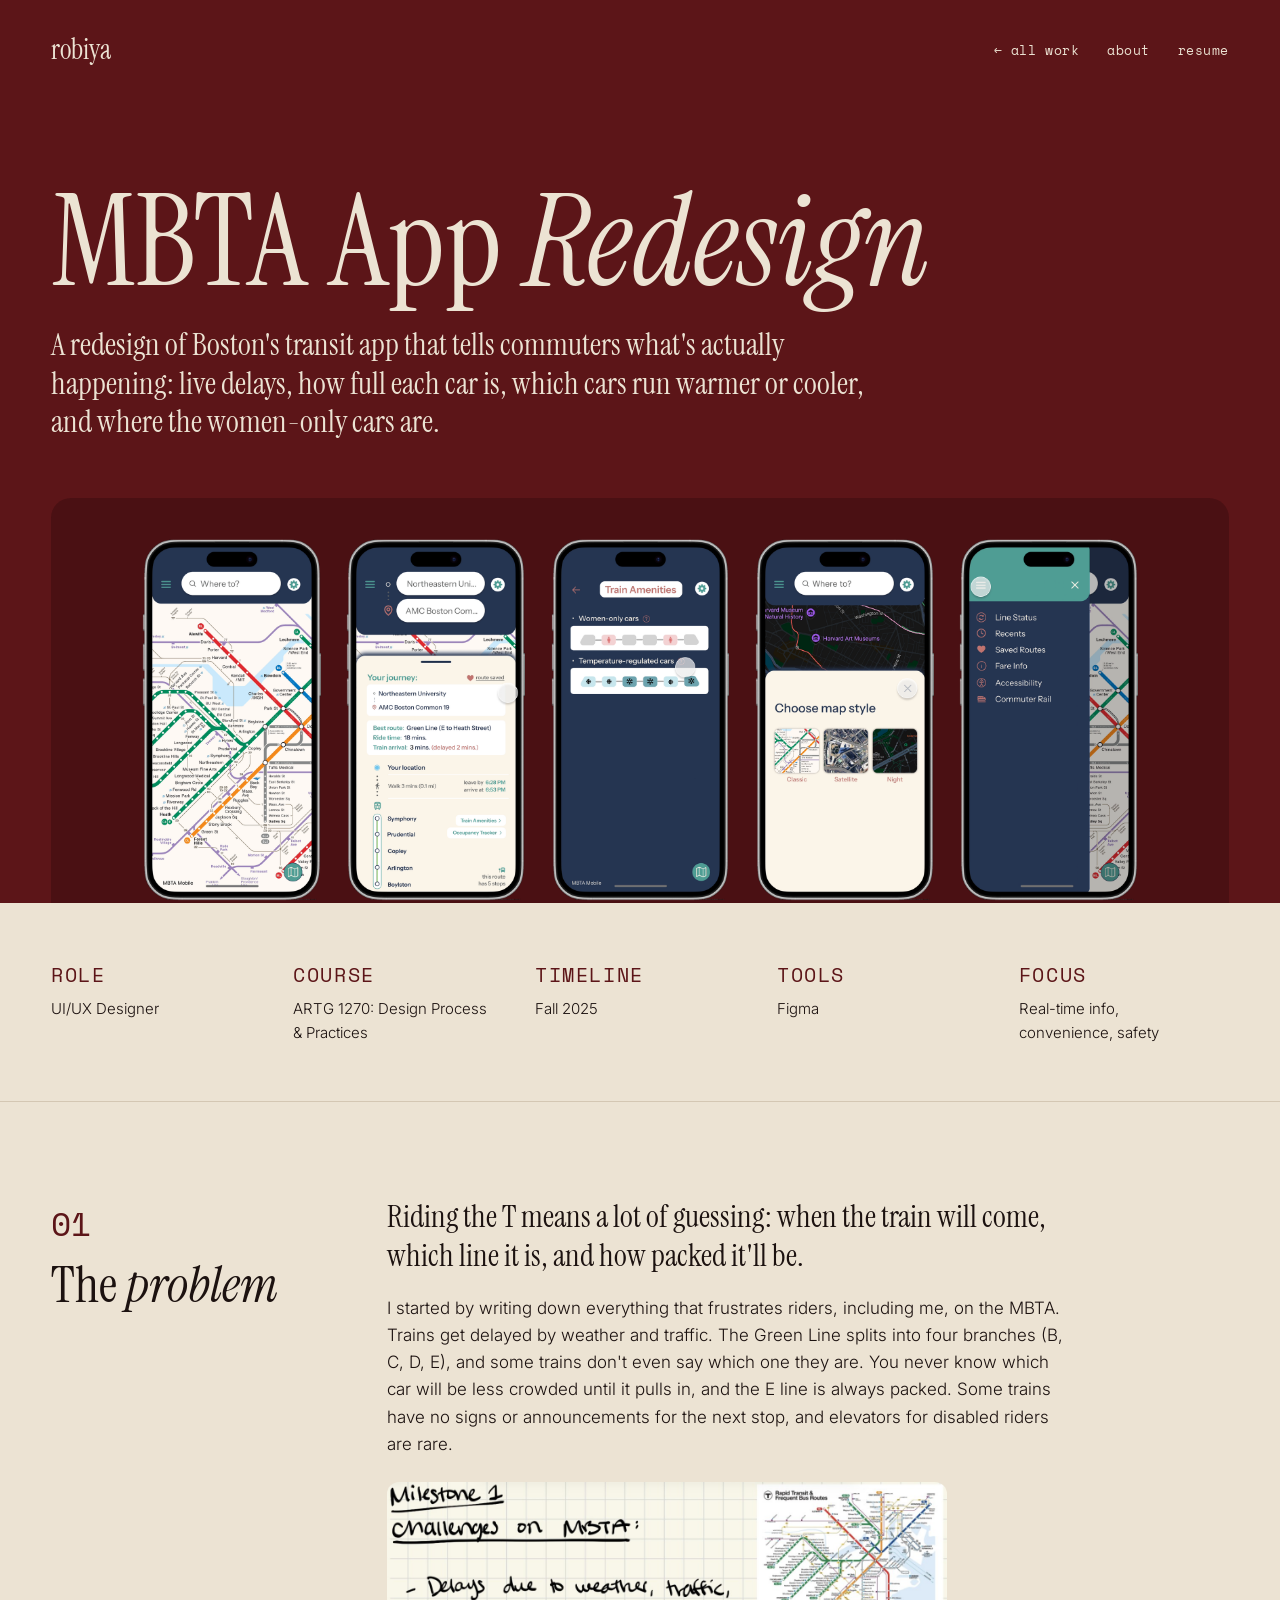
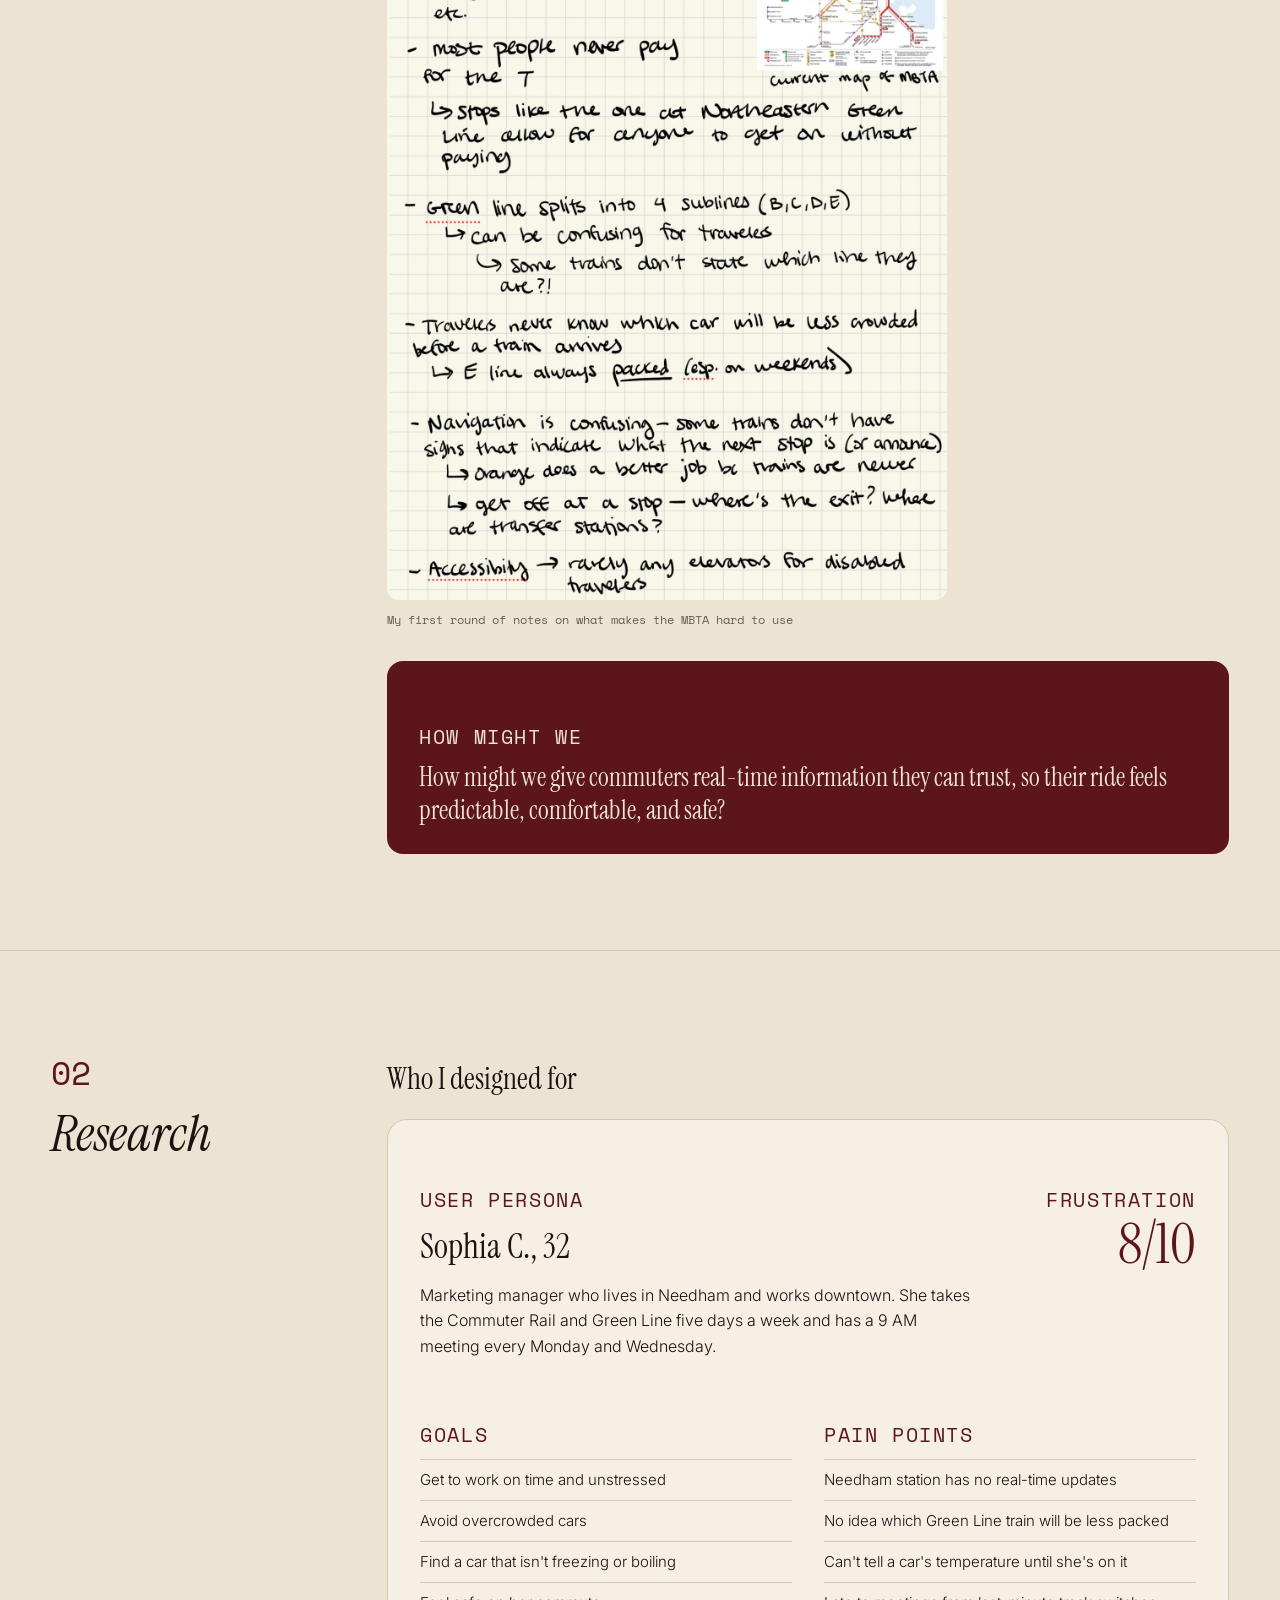
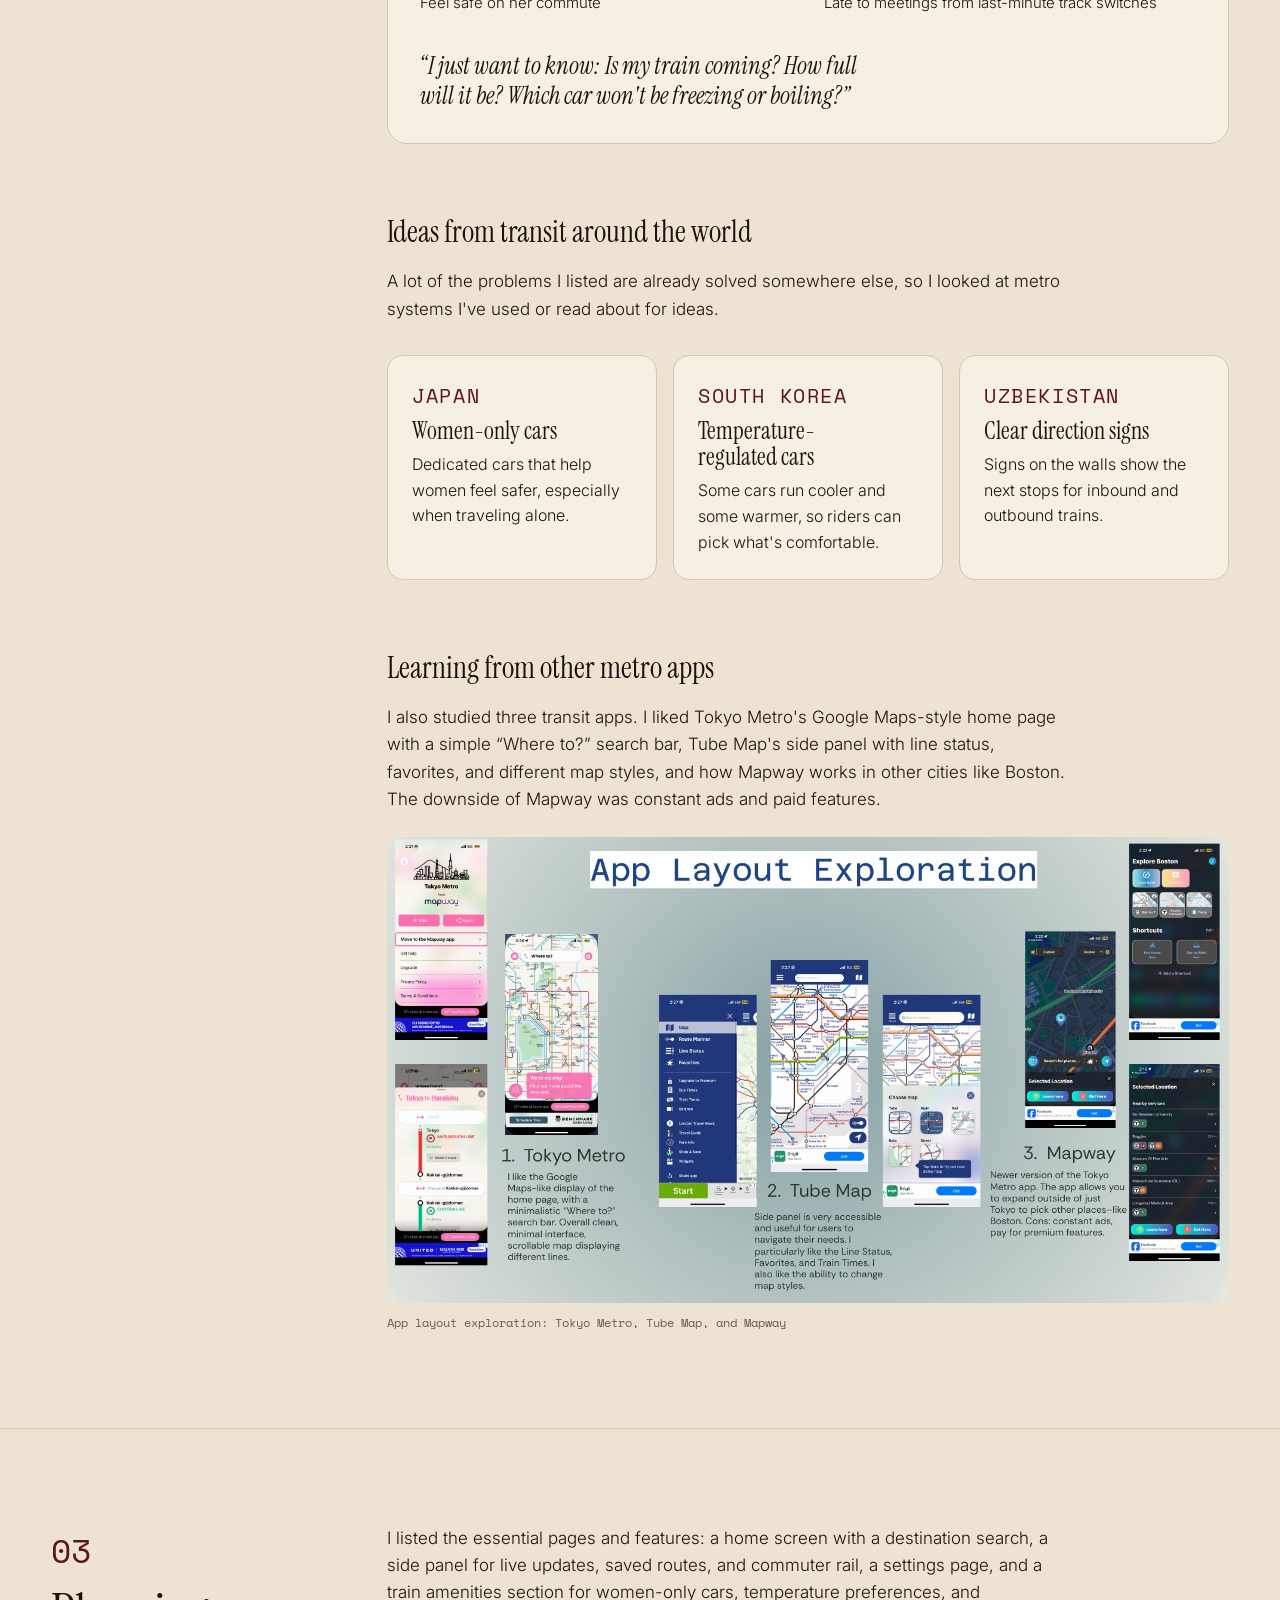
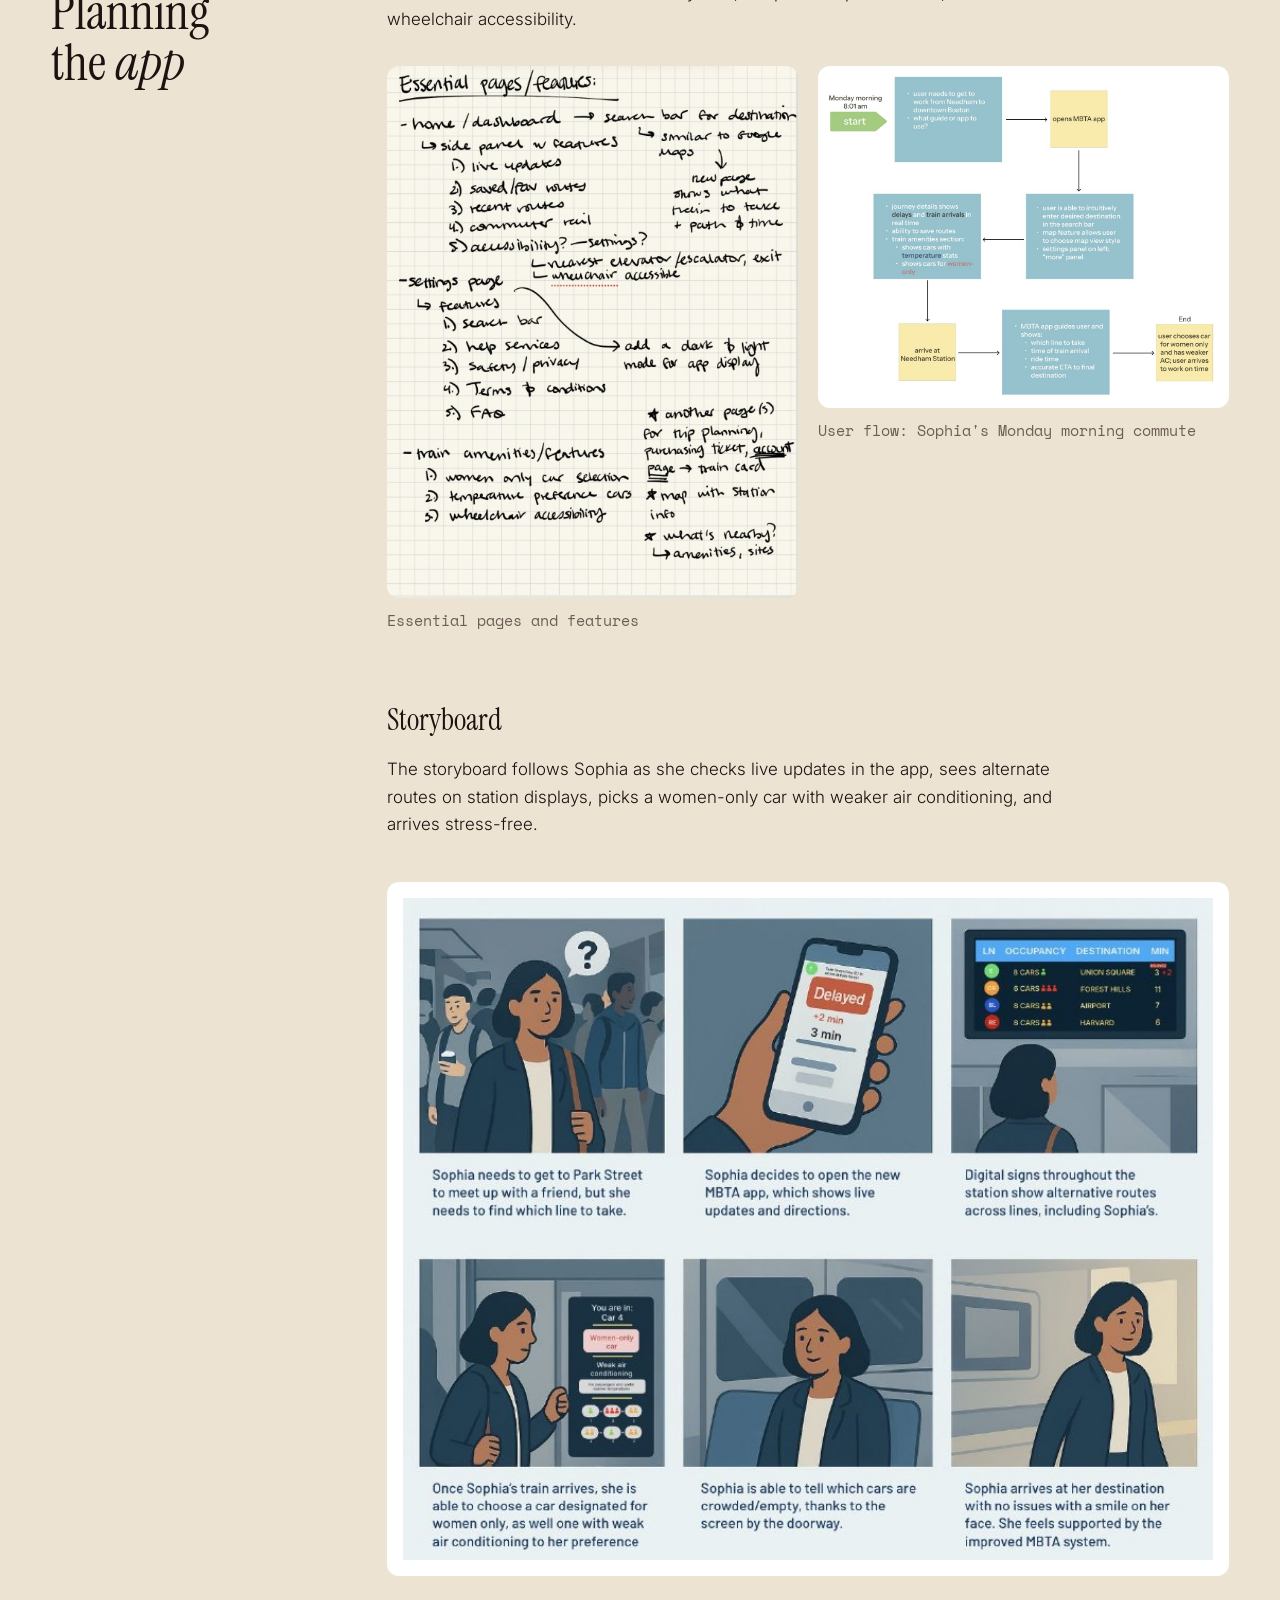
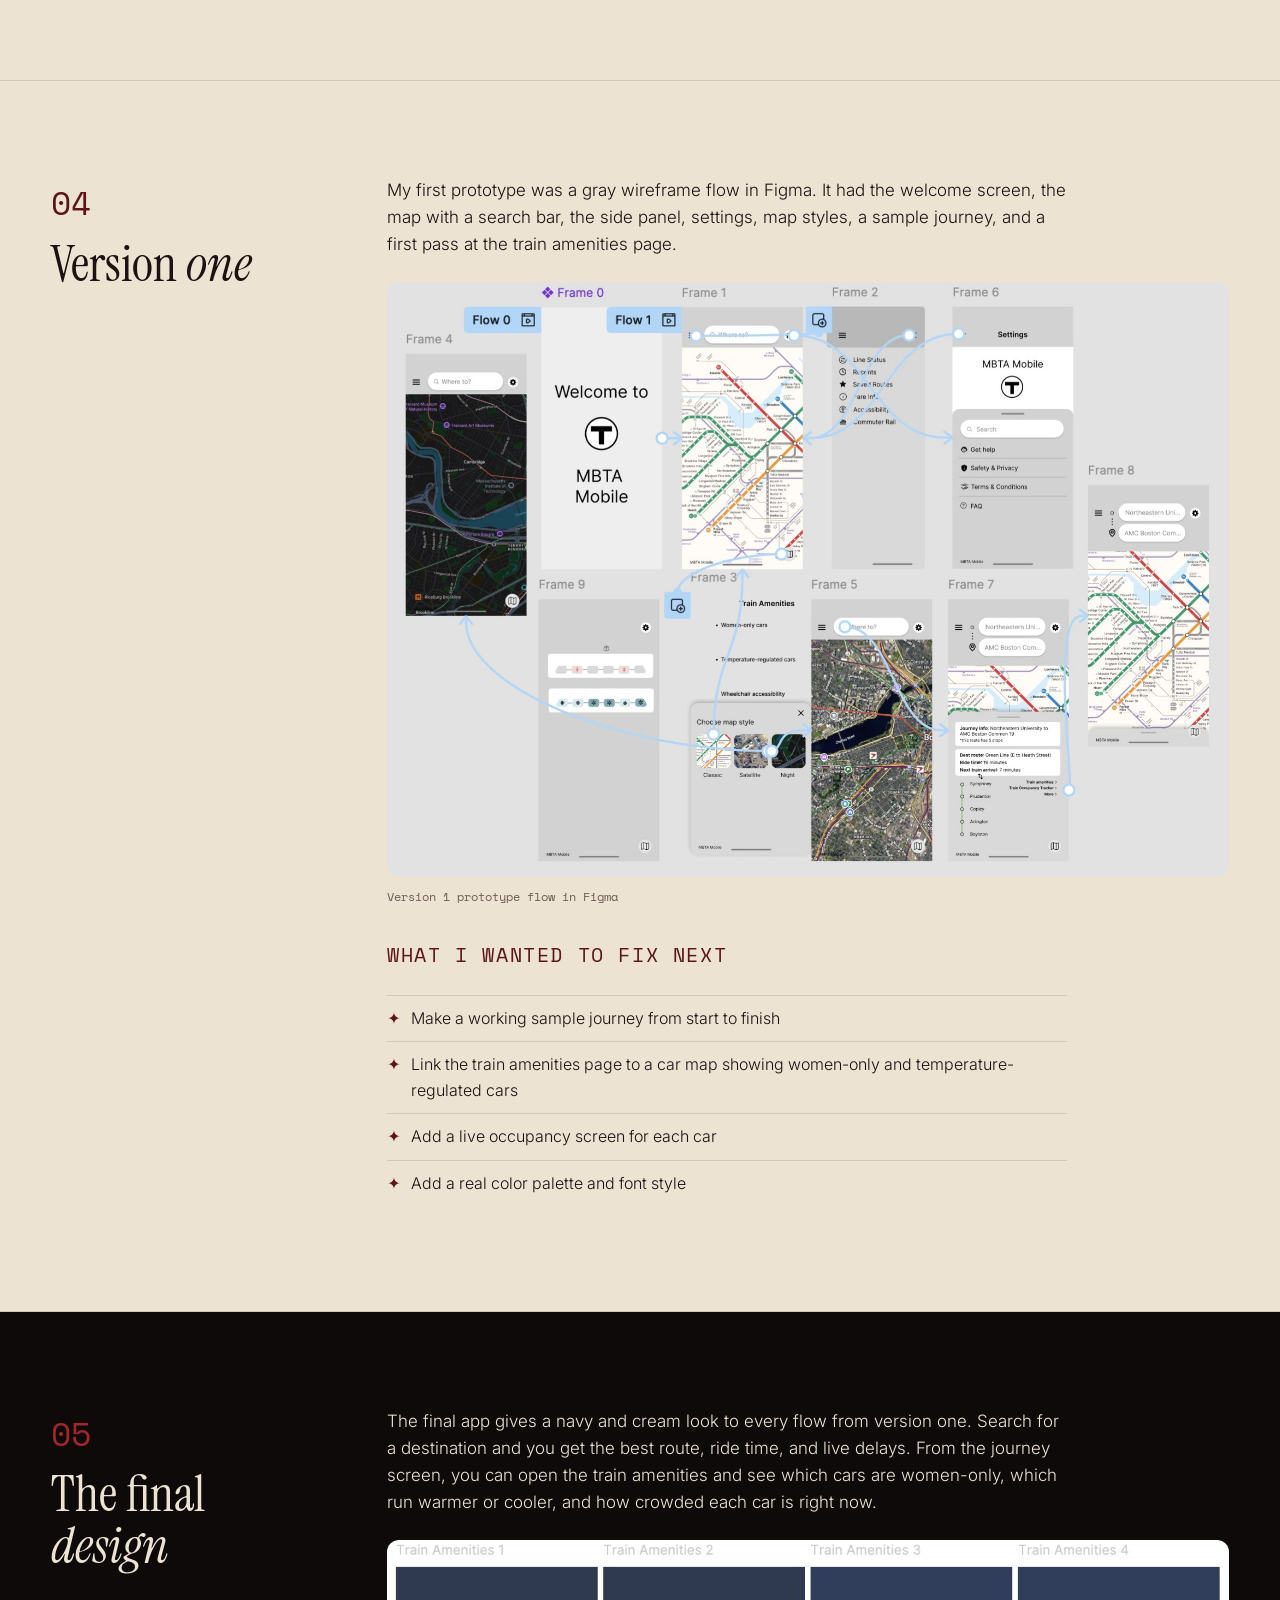
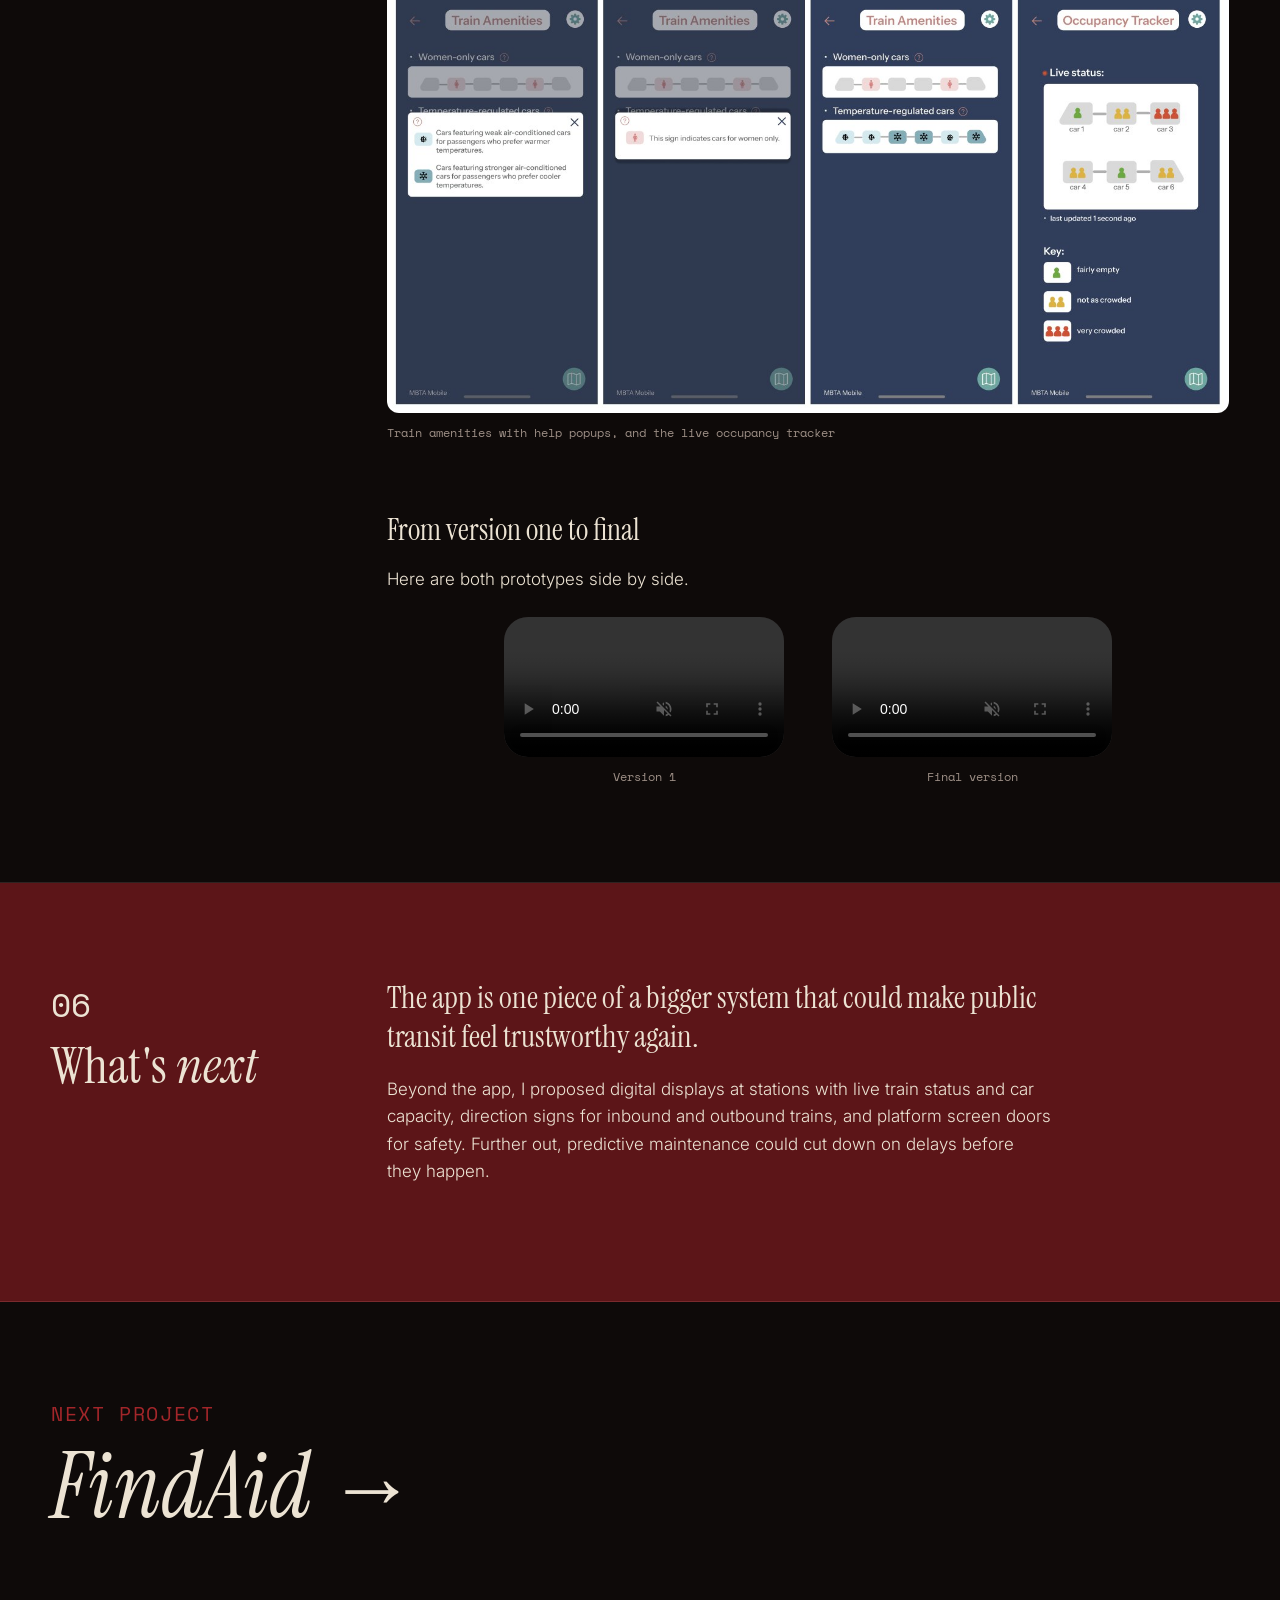
==== commit b51f9453: "art gallery descs added" ====
--- a/projects/mbta-redesign.html
+++ b/projects/mbta-redesign.html
@@ -47,7 +47,7 @@
 
     <!-- ============ QUICK FACTS ============ -->
     <section class="cs-facts">
-      <div><span class="cs-label">Role</span><p>UX/UI Designer</p></div>
+      <div><span class="cs-label">Role</span><p>UI/UX Designer</p></div>
       <div><span class="cs-label">Course</span><p>ARTG 1270: Design Process & Practices</p></div>
       <div><span class="cs-label">Timeline</span><p>Fall 2025</p></div>
       <div><span class="cs-label">Tools</span><p>Figma</p></div>
--- a/style.css
+++ b/style.css
@@ -451,4 +451,96 @@
 
 /* avoid single words on the last line */
 p, li, blockquote, figcaption { text-wrap: pretty; }
-h1, h2, h3, h4 { text-wrap: balance; }+h1, h2, h3, h4 { text-wrap: balance; }
+/* =========================================================
+   ART LIGHTBOX (click a piece in the gallery)
+   ========================================================= */
+.play-item { cursor: pointer; }
+.play-item img { transition: transform 0.3s; }
+.play-item:hover img,
+.play-item:focus-visible img { transform: translateY(-4px); }
+.play-item:focus-visible { outline: none; }
+.play-item:focus-visible figcaption { color: var(--accent); }
+
+.lightbox {
+  position: fixed;
+  inset: 0;
+  z-index: 1000;
+  display: flex;
+  align-items: center;
+  justify-content: center;
+  background: rgba(14, 10, 9, 0.985);
+  opacity: 0;
+  visibility: hidden;
+  transition: opacity 0.25s, visibility 0.25s;
+}
+.lightbox.open { opacity: 1; visibility: visible; }
+
+.lb-content {
+  display: flex;
+  align-items: center;
+  gap: 56px;
+  width: calc(100% - 200px);
+  max-width: 1200px;
+  max-height: 86vh;
+}
+.lb-image {
+  max-width: 58%;
+  max-height: 86vh;
+  object-fit: contain;
+  border-radius: 8px;
+}
+.lb-text { flex: 1; max-width: 440px; }
+.lb-meta {
+  font-family: var(--mono);
+  font-size: 12px;
+  color: var(--accent);
+  margin-bottom: 12px;
+}
+.lb-title {
+  font-family: var(--display);
+  font-weight: 400;
+  font-size: clamp(36px, 3.6vw, 52px);
+  line-height: 1;
+  margin-bottom: 24px;
+}
+.lb-desc { color: var(--muted); font-size: 17px; }
+.lb-count {
+  font-family: var(--mono);
+  font-size: 12px;
+  color: var(--muted);
+  margin-top: 28px;
+}
+
+.lb-btn {
+  position: absolute;
+  background: none;
+  border: none;
+  color: var(--cream);
+  font-family: var(--mono);
+  font-size: 26px;
+  padding: 12px 16px;
+  cursor: pointer;
+  opacity: 0.6;
+  transition: opacity 0.2s, color 0.2s;
+}
+.lb-btn:hover,
+.lb-btn:focus-visible { opacity: 1; color: var(--accent); }
+.lb-close { top: 20px; right: 24px; font-size: 34px; }
+.lb-prev { left: 24px; top: 50%; transform: translateY(-50%); }
+.lb-next { right: 24px; top: 50%; transform: translateY(-50%); }
+
+@media (max-width: 760px) {
+  .lightbox { align-items: flex-start; overflow-y: auto; }
+  .lb-content {
+    flex-direction: column;
+    align-items: stretch;
+    gap: 24px;
+    width: calc(100% - 48px);
+    max-height: none;
+    padding: 72px 0 96px;
+  }
+  .lb-image { max-width: 100%; max-height: 62vh; align-self: center; }
+  .lb-text { max-width: none; }
+  .lb-prev, .lb-next { position: fixed; top: auto; bottom: 16px; transform: none; }
+}
